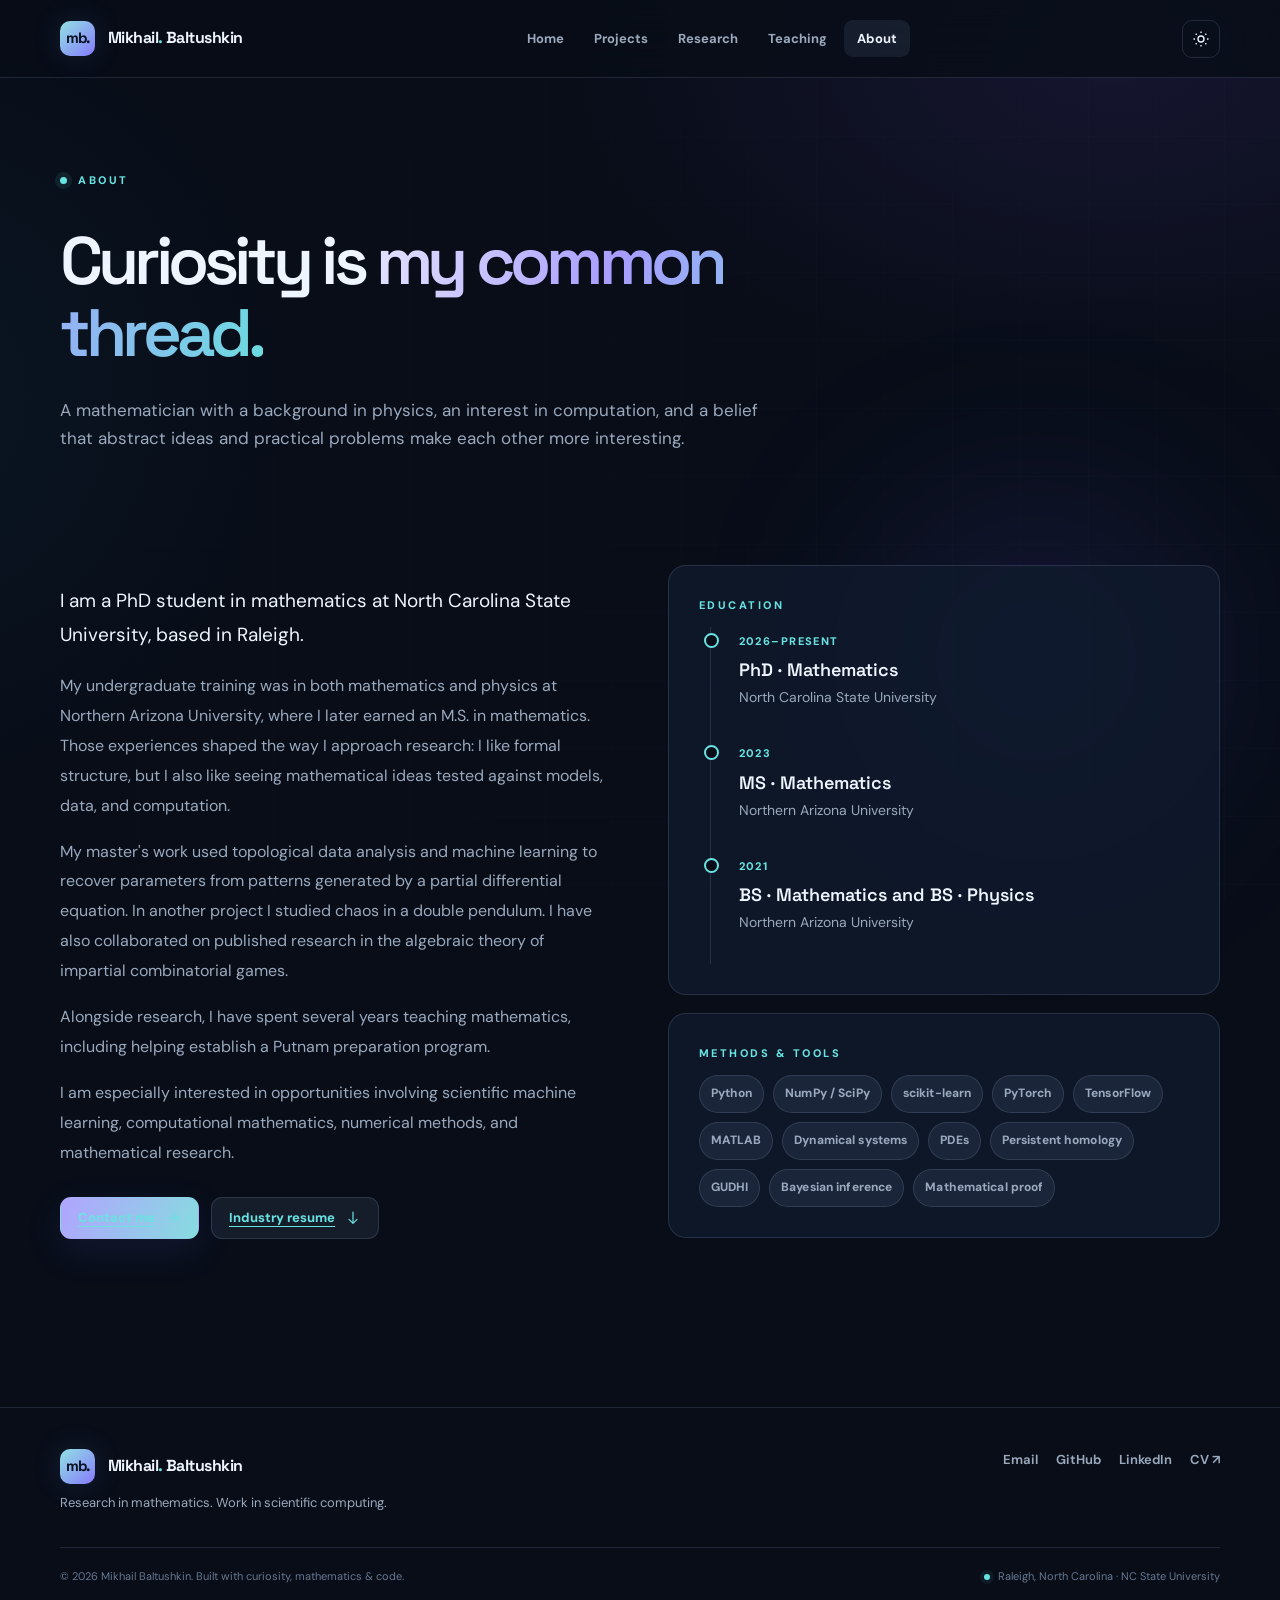
==== about.html @ 38232095 "new website" ====
<!doctype html>
<html lang="en" data-theme="dark"><head>
<meta charset="utf-8"><meta name="viewport" content="width=device-width, initial-scale=1">
<title>About | Mikhail Baltushkin</title>
<meta name="description" content="About Mikhail Baltushkin, mathematics PhD student at NC State University.">
<meta name="author" content="Mikhail Baltushkin"><meta name="theme-color" content="#080d18">
<meta property="og:type" content="website"><meta property="og:title" content="About | Mikhail Baltushkin">
<meta property="og:description" content="About Mikhail Baltushkin, mathematics PhD student at NC State University.">
<meta property="og:image" content="https://mishbolt.github.io/assets/images/social-card.svg"><meta property="og:url" content="https://mishbolt.github.io/about.html">
<meta name="twitter:card" content="summary_large_image"><link rel="canonical" href="https://mishbolt.github.io/about.html">
<link rel="icon" href="assets/images/favicon.svg" type="image/svg+xml">
<link rel="stylesheet" href="assets/css/styles.css">
<script src="assets/js/site.js" defer></script>
</head><body><a class="skip-link" href="#main">Skip to content</a><div class="bg-atmosphere" aria-hidden="true"></div><div class="ambient-blob" aria-hidden="true"></div><header class="site-header"><div class="shell nav-inner">
      <a class="brand" href="index.html" aria-label="Mikhail Baltushkin, home"><span class="brand-glyph">mb.</span><span>Mikhail<span class="dot">.</span> Baltushkin</span></a>
      <nav id="main-nav" class="nav-links" aria-label="Main navigation" data-open="false"><a href="index.html">Home</a><a href="projects.html">Projects</a><a href="research.html">Research</a><a href="teaching.html">Teaching</a><a href="about.html" aria-current="page">About</a></nav>
      <div class="nav-actions"><button type="button" class="icon-button" data-theme-toggle aria-label="Switch to light theme"><svg viewBox="0 0 24 24" aria-hidden="true" fill="none" stroke="currentColor" stroke-width="1.8" stroke-linecap="round" stroke-linejoin="round"><circle cx="12" cy="12" r="4"/><path d="M12 2v2m0 16v2M4.9 4.9l1.4 1.4m11.4 11.4 1.4 1.4M2 12h2m16 0h2M4.9 19.1l1.4-1.4M17.7 6.3l1.4-1.4"/></svg></button><button type="button" class="icon-button mobile-toggle" data-menu-toggle aria-label="Toggle navigation" aria-expanded="false" aria-controls="main-nav"><svg viewBox="0 0 24 24" aria-hidden="true" fill="none" stroke="currentColor" stroke-width="1.8" stroke-linecap="round" stroke-linejoin="round"><path d="M4 7h16M4 12h16M4 17h16"/></svg></button></div>
      </div></header>
<main id="main"><section class="page-intro "><div class="shell"><p class="eyebrow"><span class="signal"></span>About</p><h1>Curiosity is <span class="gradient-text">my common thread.</span></h1><p>A mathematician with a background in physics, an interest in computation, and a belief that abstract ideas and practical problems make each other more interesting.</p></div></section><section class="section-tight"><div class="shell two-col"><div class="body-copy"><p class="lead">I am a PhD student in mathematics at North Carolina State University, based in Raleigh.</p><p>My undergraduate training was in both mathematics and physics at Northern Arizona University, where I later earned an M.S. in mathematics. Those experiences shaped the way I approach research: I like formal structure, but I also like seeing mathematical ideas tested against models, data, and computation.</p><p>My master's work used topological data analysis and machine learning to recover parameters from patterns generated by a partial differential equation. In another project I studied chaos in a double pendulum. I have also collaborated on published research in the algebraic theory of impartial combinatorial games.</p><p>Alongside research, I have spent several years teaching mathematics, including helping establish a Putnam preparation program.</p><p>I am especially interested in opportunities involving scientific machine learning, computational mathematics, numerical methods, and mathematical research.</p><div class="cta-row"><a class="btn btn-primary" href="mailto:mbaltus@ncsu.edu">Contact me <svg viewBox="0 0 24 24" aria-hidden="true" fill="none" stroke="currentColor" stroke-width="1.8" stroke-linecap="round" stroke-linejoin="round"><path d="M4 12h15m-6-6 6 6-6 6"/></svg></a><a class="btn btn-ghost" href="assets/docs/resume.pdf">Industry resume <svg viewBox="0 0 24 24" aria-hidden="true" fill="none" stroke="currentColor" stroke-width="1.8" stroke-linecap="round" stroke-linejoin="round"><path d="M12 3v17m-6-6 6 6 6-6"/></svg></a></div></div><div><div class="content-card"><p class="kicker">Education</p><div class="timeline"><div class="timeline-item"><span class="when">2026–present</span><h3>PhD · Mathematics</h3><p>North Carolina State University</p></div><div class="timeline-item"><span class="when">2023</span><h3>MS · Mathematics</h3><p>Northern Arizona University</p></div><div class="timeline-item"><span class="when">2021</span><h3>BS · Mathematics and BS · Physics</h3><p>Northern Arizona University</p></div></div></div><div class="content-card" style="margin-top:18px"><p class="kicker">Methods & tools</p><div class="skill-cloud"><span class="tag">Python</span><span class="tag">NumPy / SciPy</span><span class="tag">scikit-learn</span><span class="tag">PyTorch</span><span class="tag">TensorFlow</span><span class="tag">MATLAB</span><span class="tag">Dynamical systems</span><span class="tag">PDEs</span><span class="tag">Persistent homology</span><span class="tag">GUDHI</span><span class="tag">Bayesian inference</span><span class="tag">Mathematical proof</span></div></div></div></div></section></main><footer class="site-footer"><div class="shell"><div class="footer-main"><div><a class="brand" href="index.html"><span class="brand-glyph">mb.</span><span>Mikhail<span class="dot">.</span> Baltushkin</span></a><p>Research in mathematics. Work in scientific computing.</p></div><div class="footer-links"><a href="mailto:mbaltus@ncsu.edu">Email</a><a href="https://github.com/mishbolt" target="_blank" rel="noopener noreferrer">GitHub</a><a href="https://www.linkedin.com/in/mikhail-baltushkin-452414260/" target="_blank" rel="noopener noreferrer">LinkedIn</a><a href="assets/docs/cv.pdf">CV ↗</a></div></div><div class="footer-bottom"><span>© <span data-year>2026</span> Mikhail Baltushkin. Built with curiosity, mathematics & code.</span><span><span class="status-pulse"></span> Raleigh, North Carolina · NC State University</span></div></div></footer></body></html>
---- assets/css/styles.css ----
@import url('https://fonts.googleapis.com/css2?family=DM+Sans:wght@400;450;500;550;600;650;700&family=Space+Grotesk:wght@400;500;600;700&display=swap');
:root{color-scheme:dark;--bg:#080d18;--bg2:#0b1222;--ink:#eff5ff;--muted:#9aa9bd;--low:#667992;--line:rgba(161,183,223,.16);--card:rgba(17,27,46,.74);--card2:rgba(20,32,55,.89);--violet:#aa9aff;--cyan:#69e3e2;--accent:#b2a5ff;--pill:rgba(118,138,179,.13);--shadow:0 32px 95px rgba(0,0,0,.25)}
:root[data-theme='light']{color-scheme:light;--bg:#f6f8fc;--bg2:#edf2fa;--ink:#14233e;--muted:#53657d;--low:#72819a;--line:rgba(66,94,138,.19);--card:rgba(255,255,255,.82);--card2:rgba(255,255,255,.98);--violet:#6355be;--cyan:#00868f;--accent:#514bb3;--pill:rgba(74,91,138,.08);--shadow:0 30px 90px rgba(39,55,83,.12)}
*{box-sizing:border-box}html{scroll-behavior:smooth}body{margin:0;background:var(--bg);color:var(--ink);font-family:'DM Sans',Inter,system-ui,-apple-system,BlinkMacSystemFont,'Segoe UI',sans-serif;font-size:16px;line-height:1.65;text-rendering:optimizeLegibility;overflow-x:hidden}a{color:inherit;text-decoration:none}a:hover{color:var(--cyan)}a:focus-visible,button:focus-visible{outline:3px solid var(--cyan);outline-offset:4px;border-radius:4px}button{font:inherit;cursor:pointer}img{max-width:100%;height:auto}::selection{background:rgba(137,124,250,.42);color:var(--ink)}
.bg-atmosphere{position:fixed;inset:0;z-index:-2;pointer-events:none;background:radial-gradient(ellipse 43% 35% at 87% 7%,rgba(91,65,168,.16),transparent),radial-gradient(ellipse 30% 44% at -7% 44%,rgba(26,128,154,.08),transparent),var(--bg)}.bg-atmosphere:after{content:'';position:absolute;inset:0;background-image:linear-gradient(to right,rgba(120,153,208,.035) 1px,transparent 1px),linear-gradient(to bottom,rgba(120,153,208,.035) 1px,transparent 1px);background-size:68px 68px;mask-image:linear-gradient(115deg,transparent 1%,#000 74%);opacity:.55}.ambient-blob{position:absolute;width:360px;height:360px;border-radius:50%;background:rgba(101,89,240,.11);filter:blur(90px);right:5%;top:480px;pointer-events:none;z-index:-1}
.shell{width:min(1160px,calc(100% - 68px));margin-inline:auto}.skip-link{position:absolute;left:15px;top:-100px;padding:10px 16px;background:var(--ink);color:var(--bg);z-index:900}.skip-link:focus{top:16px}
.site-header{position:sticky;top:0;z-index:60;background:color-mix(in srgb,var(--bg) 79%,transparent);backdrop-filter:blur(24px);-webkit-backdrop-filter:blur(24px);border-bottom:1px solid var(--line)}.nav-inner{height:77px;display:flex;align-items:center;justify-content:space-between;gap:20px}.brand{display:inline-flex;align-items:center;gap:13px;font-family:'Space Grotesk',sans-serif;font-size:16px;font-weight:700;letter-spacing:-.035em;white-space:nowrap}.brand-glyph{width:35px;height:35px;border-radius:10px;display:grid;place-items:center;background:linear-gradient(135deg,#92e1e3,#867bfc);color:#071120;font-size:15px;letter-spacing:-.09em;box-shadow:0 0 30px rgba(113,157,251,.15)}.brand .dot{color:var(--cyan)}.nav-links{display:flex;gap:4px;align-items:center}.nav-links>a{padding:8px 13px;border-radius:9px;color:var(--muted);font-size:13px;font-weight:700;transition:background .2s,color .2s}.nav-links>a:hover,.nav-links>a[aria-current='page']{background:var(--pill);color:var(--ink)}.nav-actions{display:flex;gap:9px;align-items:center}.icon-button{width:38px;height:38px;display:grid;place-items:center;background:none;border:1px solid var(--line);border-radius:10px;color:var(--ink)}.icon-button:hover{background:var(--pill)}.icon-button svg{width:18px;height:18px}.mobile-toggle{display:none}
.eyebrow{display:inline-flex;align-items:center;gap:11px;color:var(--cyan);font-size:11px;letter-spacing:.23em;font-weight:800;text-transform:uppercase}.eyebrow .signal{display:inline-block;width:7px;height:7px;background:var(--cyan);border-radius:50%;box-shadow:0 0 0 5px rgba(101,218,218,.09)}.hero{padding:92px 0 80px}.hero-grid{display:grid;grid-template-columns:1.04fr .96fr;gap:64px;align-items:center}.hero-copy h1,.page-intro h1{font-family:'Space Grotesk',sans-serif;font-weight:600;letter-spacing:-.071em;line-height:1.07;margin:26px 0 26px}.hero-copy h1{font-size:clamp(46px,5.35vw,75px);max-width:690px}.gradient-text{background:linear-gradient(103deg,#e4e4ff 0%,#a89cff 44%,#6bdcdf 100%);background-clip:text;-webkit-background-clip:text;color:transparent}:root[data-theme='light'] .gradient-text{background-image:linear-gradient(103deg,#5c4ab3,#007e8f)}.hero-lede{font-size:18px;color:var(--muted);line-height:1.8;max-width:540px}.hero-lede strong{color:var(--ink);font-weight:650}.cta-row{display:flex;flex-wrap:wrap;gap:12px;margin:29px 0 24px}.btn{display:inline-flex;align-items:center;justify-content:center;gap:10px;padding:12px 17px;border:1px solid var(--line);border-radius:11px;font-size:13px;font-weight:750;line-height:1.25;transition:transform .2s,background .2s,border .2s}.btn:hover{transform:translateY(-2px)}.btn-primary{background:linear-gradient(115deg,#b1a4ff,#86dcdf);color:#08121d;border-color:transparent;box-shadow:0 12px 36px rgba(88,102,214,.14)}.btn-primary:hover{color:#08121d}.btn-ghost{background:var(--pill);color:var(--ink)}.btn svg{width:16px;height:16px}.hero-subline{display:flex;flex-wrap:wrap;gap:11px;align-items:center;color:var(--low);font-size:13px}.hero-subline .sep{opacity:.45}
.hero-visual{position:relative;min-height:505px;display:grid;align-items:center}.visual-outer{position:relative;aspect-ratio:1 / 1;max-width:520px;width:100%;margin:auto;border:1px solid rgba(149,170,223,.21);border-radius:26px;overflow:hidden;background:radial-gradient(circle at 52% 46%,rgba(84,80,176,.17),transparent 43%),radial-gradient(circle at 70% 78%,rgba(30,150,159,.085),transparent 34%),linear-gradient(135deg,rgba(17,27,47,.8),rgba(10,15,29,.8));box-shadow:var(--shadow)}:root[data-theme='light'] .visual-outer{background:linear-gradient(125deg,#eef3fc,#e9effa)}.visual-outer:before{content:'';position:absolute;inset:0;background-image:linear-gradient(rgba(142,171,224,.075) 1px,transparent 1px),linear-gradient(90deg,rgba(142,171,224,.075) 1px,transparent 1px);background-size:38px 38px;mask-image:radial-gradient(circle,#000 27%,transparent 75%)}.visual-top{position:absolute;left:23px;right:23px;top:22px;display:flex;justify-content:space-between;align-items:center;gap:14px;color:var(--muted);font-size:10px;font-weight:800;letter-spacing:.15em;text-transform:uppercase}.visual-top .dotset{display:flex;gap:5px}.visual-top .dotset i{width:6px;height:6px;border:1px solid var(--low);border-radius:50%}.visual-top .dotset i:first-child{background:var(--cyan);border-color:var(--cyan)}#orbit-canvas{position:absolute;inset:0;width:100%;height:100%}.corner-coord{position:absolute;right:23px;bottom:22px;color:var(--low);font-size:10px;font-family:monospace;letter-spacing:.05em}.visual-tag{position:absolute;border-radius:9px;padding:9px 12px;border:1px solid rgba(150,172,221,.18);background:rgba(16,26,46,.83);backdrop-filter:blur(10px);color:#dbecff;font-size:11px;line-height:1.4;font-weight:650;box-shadow:0 10px 26px rgba(0,0,0,.2)}.visual-tag span{color:#7e91af;font-size:9px;display:block;letter-spacing:.13em}.tag-top{top:22%;right:-14px}.tag-bottom{left:-25px;bottom:15%}:root[data-theme='light'] .visual-tag{background:rgba(255,255,255,.89);color:var(--ink)}
.section{padding:72px 0}.section-tight{padding:44px 0 72px}.section-divider{height:1px;background:linear-gradient(90deg,transparent,var(--line) 18%,var(--line) 82%,transparent)}.section-header{display:flex;justify-content:space-between;align-items:end;gap:22px;margin-bottom:26px}.kicker{font-size:11px;letter-spacing:.23em;text-transform:uppercase;color:var(--cyan);font-weight:800;margin:0 0 13px}.section h2,.section-title{font-family:'Space Grotesk',sans-serif;font-size:clamp(29px,3.4vw,42px);font-weight:600;letter-spacing:-.045em;line-height:1.17;margin:0}.section-header p{max-width:600px;margin:10px 0 0;color:var(--muted)}.subtle-link{font-size:13px;color:var(--cyan);font-weight:750;white-space:nowrap}.subtle-link:hover{text-decoration:underline;text-underline-offset:5px}
.metrics{display:grid;grid-template-columns:repeat(3,1fr);gap:0;border-top:1px solid var(--line);border-bottom:1px solid var(--line);padding:28px 0;margin-top:67px}.metric{padding:4px 29px;border-right:1px solid var(--line)}.metric:first-child{padding-left:0}.metric:last-child{border-right:0}.metric b{font:600 clamp(26px,3.4vw,37px)/1.3 'Space Grotesk',sans-serif;letter-spacing:-.04em;color:var(--ink)}.metric span{display:block;color:var(--muted);font-size:12px;margin-top:4px}
.cards-grid{display:grid;grid-template-columns:repeat(3,minmax(0,1fr));gap:18px}.feature-card{display:flex;flex-direction:column;overflow:hidden;border-radius:17px;border:1px solid var(--line);background:var(--card);transition:border .25s,transform .25s,box-shadow .25s}.feature-card:hover{border-color:rgba(147,168,240,.45);transform:translateY(-5px);box-shadow:0 20px 50px rgba(0,0,0,.1)}.card-art{height:193px;position:relative;overflow:hidden;border-bottom:1px solid var(--line);display:grid;place-items:center;background:#10192c}.card-art--tda{background:radial-gradient(circle at 25% 20%,rgba(104,208,217,.28),transparent 35%),linear-gradient(140deg,#132941,#111630)}.card-art--pendulum{background:radial-gradient(circle at 70% 50%,rgba(174,119,251,.24),transparent 42%),linear-gradient(130deg,#1c1836,#10182c)}.card-art--games{background:radial-gradient(circle at 35% 12%,rgba(96,124,238,.22),transparent 38%),linear-gradient(130deg,#101c33,#181833)}.card-art svg{width:100%;height:100%}.card-art .art-label{position:absolute;top:16px;left:16px;padding:6px 9px;border-radius:7px;background:rgba(8,15,27,.52);border:1px solid rgba(255,255,255,.08);font-size:10px;color:#ccdaf6;letter-spacing:.15em;font-family:monospace}.card-body{display:flex;flex-direction:column;flex:1;padding:23px}.meta{color:var(--cyan);font-size:10px;letter-spacing:.16em;text-transform:uppercase;font-weight:800}.feature-card h3{font:600 20px/1.3 'Space Grotesk',sans-serif;letter-spacing:-.025em;margin:11px 0}.feature-card p{font-size:13px;line-height:1.75;color:var(--muted);margin:0 0 20px}.tag-row{display:flex;gap:7px;flex-wrap:wrap;margin-top:auto}.tag{border:1px solid var(--line);background:var(--pill);border-radius:999px;padding:5px 10px;font-size:10px;color:var(--muted);font-weight:750;letter-spacing:.01em}.card-footer{border-top:1px solid var(--line);padding-top:16px;margin-top:20px;display:flex;justify-content:space-between;align-items:center;gap:12px}.card-footer a{font-size:12px;font-weight:800;color:var(--ink)}.card-footer a:hover{color:var(--cyan)}.arrow-circle{display:grid;place-items:center;border:1px solid var(--line);width:27px;height:27px;border-radius:50%;color:var(--cyan);font-size:14px}
.two-col{display:grid;grid-template-columns:1fr 1fr;gap:55px;align-items:start}.quote-card{border:1px solid var(--line);border-radius:18px;padding:32px;background:var(--card);position:relative;overflow:hidden}.quote-card:before{content:'∫';position:absolute;right:25px;top:-40px;opacity:.08;font:190px 'Space Grotesk';color:var(--cyan)}.quote-card blockquote{font:500 22px/1.58 'Space Grotesk',sans-serif;letter-spacing:-.025em;margin:0;position:relative}.quote-card .attribution{font-size:12px;color:var(--muted);margin:20px 0 0}.research-list{display:grid;gap:13px}.research-item{display:flex;gap:15px;padding:18px 0;border-bottom:1px solid var(--line)}.research-num{font-family:monospace;color:var(--cyan);font-size:12px;min-width:25px}.research-item h3{font:600 17px/1.4 'Space Grotesk',sans-serif;margin:0 0 5px}.research-item p{font-size:13px;color:var(--muted);margin:0 0 6px}.research-item a{color:var(--cyan);font-size:12px;font-weight:750}
.cta-banner{display:flex;justify-content:space-between;align-items:center;gap:25px;padding:40px 44px;border-radius:18px;border:1px solid rgba(148,161,244,.28);background:radial-gradient(circle at 88% 0,rgba(93,107,222,.2),transparent 32%),linear-gradient(105deg,rgba(52,49,109,.25),rgba(23,48,69,.28))}.cta-banner h2{font:600 26px/1.25 'Space Grotesk',sans-serif;margin:0 0 8px}.cta-banner p{color:var(--muted);margin:0;font-size:14px;max-width:520px}
.page-intro{padding:82px 0 52px}.page-intro h1{font-size:clamp(42px,5.3vw,67px);max-width:850px}.page-intro>div>p:last-child{max-width:720px;font-size:17px;color:var(--muted)}.page-intro.compact{padding-bottom:28px}.page-intro.compact h1{margin-bottom:18px}.content-card{border:1px solid var(--line);border-radius:18px;padding:30px;background:var(--card)}.body-copy{max-width:780px}.body-copy h2{font:600 26px 'Space Grotesk',sans-serif;letter-spacing:-.035em;margin:38px 0 12px}.body-copy h3{font:600 19px 'Space Grotesk',sans-serif;margin:26px 0 12px}.body-copy p,.body-copy li{color:var(--muted);line-height:1.87}.body-copy strong{color:var(--ink)}.body-copy a{color:var(--cyan);text-underline-offset:4px;text-decoration:underline}.body-copy ul{padding-left:20px}.body-copy .lead{font-size:19px;color:var(--ink);line-height:1.8}.body-copy .callout{border-left:3px solid var(--cyan);padding:13px 22px;background:var(--pill);border-radius:0 10px 10px 0;margin:24px 0;color:var(--ink)}.detail-layout{display:grid;grid-template-columns:minmax(0,1fr) 280px;gap:54px;align-items:start}.aside-panel{border:1px solid var(--line);border-radius:16px;padding:22px;background:var(--card);position:sticky;top:104px}.aside-panel h2{font:600 16px 'Space Grotesk',sans-serif;margin:0 0 18px}.aside-panel dl{margin:0}.aside-panel dt{font-size:10px;color:var(--low);text-transform:uppercase;letter-spacing:.13em;margin:15px 0 1px;font-weight:800}.aside-panel dd{margin:0;color:var(--ink);font-size:13px}.aside-panel a{color:var(--cyan);overflow-wrap:anywhere}.aside-panel .btn{display:flex;margin-top:20px}.figure{margin:28px 0}.figure img{width:100%;border:1px solid var(--line);border-radius:13px}.figure figcaption{font-size:12px;color:var(--muted);margin-top:10px}.pub-card{display:flex;gap:18px;padding:25px;border:1px solid var(--line);border-radius:17px;background:var(--card);margin-bottom:16px}.pub-year{font:600 18px 'Space Grotesk';color:var(--cyan);min-width:54px}.pub-card h3{font:600 20px/1.4 'Space Grotesk';letter-spacing:-.025em;margin:0 0 8px}.pub-card p{font-size:13px;color:var(--muted);margin:0 0 11px}.pub-links{display:flex;gap:19px}.pub-links a{font-size:12px;font-weight:800;color:var(--cyan)}.timeline{border-left:1px solid var(--line);margin-left:11px;padding-left:28px}.timeline-item{position:relative;padding:0 0 30px}.timeline-item:before{content:'';position:absolute;width:11px;height:11px;background:var(--bg);border:2px solid var(--cyan);border-radius:50%;left:-35px;top:6px}.timeline-item .when{font-size:11px;color:var(--cyan);text-transform:uppercase;letter-spacing:.13em;font-weight:800}.timeline-item h3{margin:5px 0;font:600 18px 'Space Grotesk'}.timeline-item p{font-size:14px;color:var(--muted);margin:0;max-width:690px}.skill-cloud{display:flex;gap:9px;flex-wrap:wrap}.skill-cloud .tag{font-size:12px;padding:8px 11px}.work-list{display:grid;gap:17px}.work-entry{display:grid;grid-template-columns:180px minmax(0,1fr) auto;gap:26px;align-items:center;border:1px solid var(--line);border-radius:16px;background:var(--card);padding:23px}.work-entry img{height:123px;object-fit:cover;border-radius:10px;width:100%}.work-entry .work-ill{height:123px;display:grid;place-items:center;border-radius:10px;background:linear-gradient(140deg,rgba(70,139,157,.25),rgba(95,68,154,.2));border:1px solid var(--line);color:var(--cyan);font-size:63px;font-family:'Space Grotesk'}.work-entry h3{font:600 21px 'Space Grotesk';margin:6px 0}.work-entry p{font-size:13px;color:var(--muted);margin:0 0 10px}.work-entry .btn{white-space:nowrap}.footnote-note{font-size:12px;color:var(--low)}.note-list{display:grid;grid-template-columns:repeat(2,1fr);gap:18px}.note-card{border:1px solid var(--line);border-radius:16px;padding:27px;background:var(--card)}.note-card h3{font:600 21px/1.35 'Space Grotesk';margin:10px 0}.note-card p{font-size:13px;color:var(--muted)}.note-card a{font-size:13px;font-weight:800;color:var(--cyan)}
.site-footer{margin-top:72px;border-top:1px solid var(--line);padding:41px 0 35px}.footer-main{display:flex;justify-content:space-between;gap:24px;align-items:start}.footer-main p{font-size:13px;color:var(--muted);margin:8px 0}.footer-links{display:flex;flex-wrap:wrap;gap:18px;font-size:13px;font-weight:650;color:var(--muted)}.footer-bottom{display:flex;justify-content:space-between;gap:16px;border-top:1px solid var(--line);padding-top:19px;margin-top:26px;font-size:11px;color:var(--low)}.status-pulse{display:inline-block;width:6px;height:6px;border-radius:50%;background:var(--cyan);margin-right:5px;box-shadow:0 0 0 4px rgba(97,207,207,.08)}.reveal{opacity:0;transform:translateY(14px);transition:opacity .7s,transform .7s}.reveal.in-view{opacity:1;transform:translateY(0)}
@media(max-width:1030px){.hero-grid{gap:32px}.hero{padding-top:60px}.hero-visual{min-height:420px}.visual-outer{width:92%}.tag-top{right:-6px}.tag-bottom{left:-9px}.nav-links>a{padding:8px 9px}.work-entry{grid-template-columns:130px 1fr;gap:18px}.work-entry>.btn{grid-column:2;justify-self:start}.work-entry img,.work-entry .work-ill{height:120px}}
@media(max-width:760px){.shell{width:min(100% - 38px,1160px)}.nav-inner{height:68px}.mobile-toggle{display:grid}.nav-links{position:absolute;top:68px;left:0;right:0;display:none;flex-direction:column;padding:12px 19px 20px;background:var(--bg2);border-bottom:1px solid var(--line);align-items:stretch;box-shadow:0 14px 30px rgba(0,0,0,.16)}.nav-links[data-open='true']{display:flex}.nav-links>a{padding:11px 13px}.hero{padding:63px 0 42px}.hero-grid{display:flex;flex-direction:column;gap:35px}.hero-copy h1{font-size:clamp(44px,10vw,63px)}.hero-lede{font-size:16px}.hero-visual{min-height:unset;width:100%;max-width:495px}.visual-outer{width:90%}.tag-top{right:0}.tag-bottom{left:0}.metrics{margin-top:44px;grid-template-columns:1fr;gap:0;padding:9px 0}.metric{padding:17px 0;border-right:0;border-bottom:1px solid var(--line)}.metric:last-child{border:0}.metric span{display:inline;margin-left:13px}.cards-grid{grid-template-columns:1fr}.card-art{height:205px}.two-col{grid-template-columns:1fr;gap:25px}.section{padding:50px 0}.section-header{align-items:start;flex-direction:column;gap:10px}.cta-banner{padding:30px;flex-direction:column;align-items:flex-start}.page-intro{padding:65px 0 29px}.page-intro h1{font-size:clamp(40px,10vw,56px)}.detail-layout{grid-template-columns:1fr;gap:25px}.aside-panel{position:static;order:-1}.note-list{grid-template-columns:1fr}.work-entry{grid-template-columns:1fr}.work-entry img,.work-entry .work-ill{height:170px}.work-entry>.btn{grid-column:1}.footer-main{flex-direction:column}.footer-bottom{flex-direction:column}.pub-card{padding:19px;gap:13px}}
@media(prefers-reduced-motion:reduce){*,*:before,*:after{scroll-behavior:auto!important;animation:none!important;transition:none!important}.reveal{opacity:1;transform:none}}
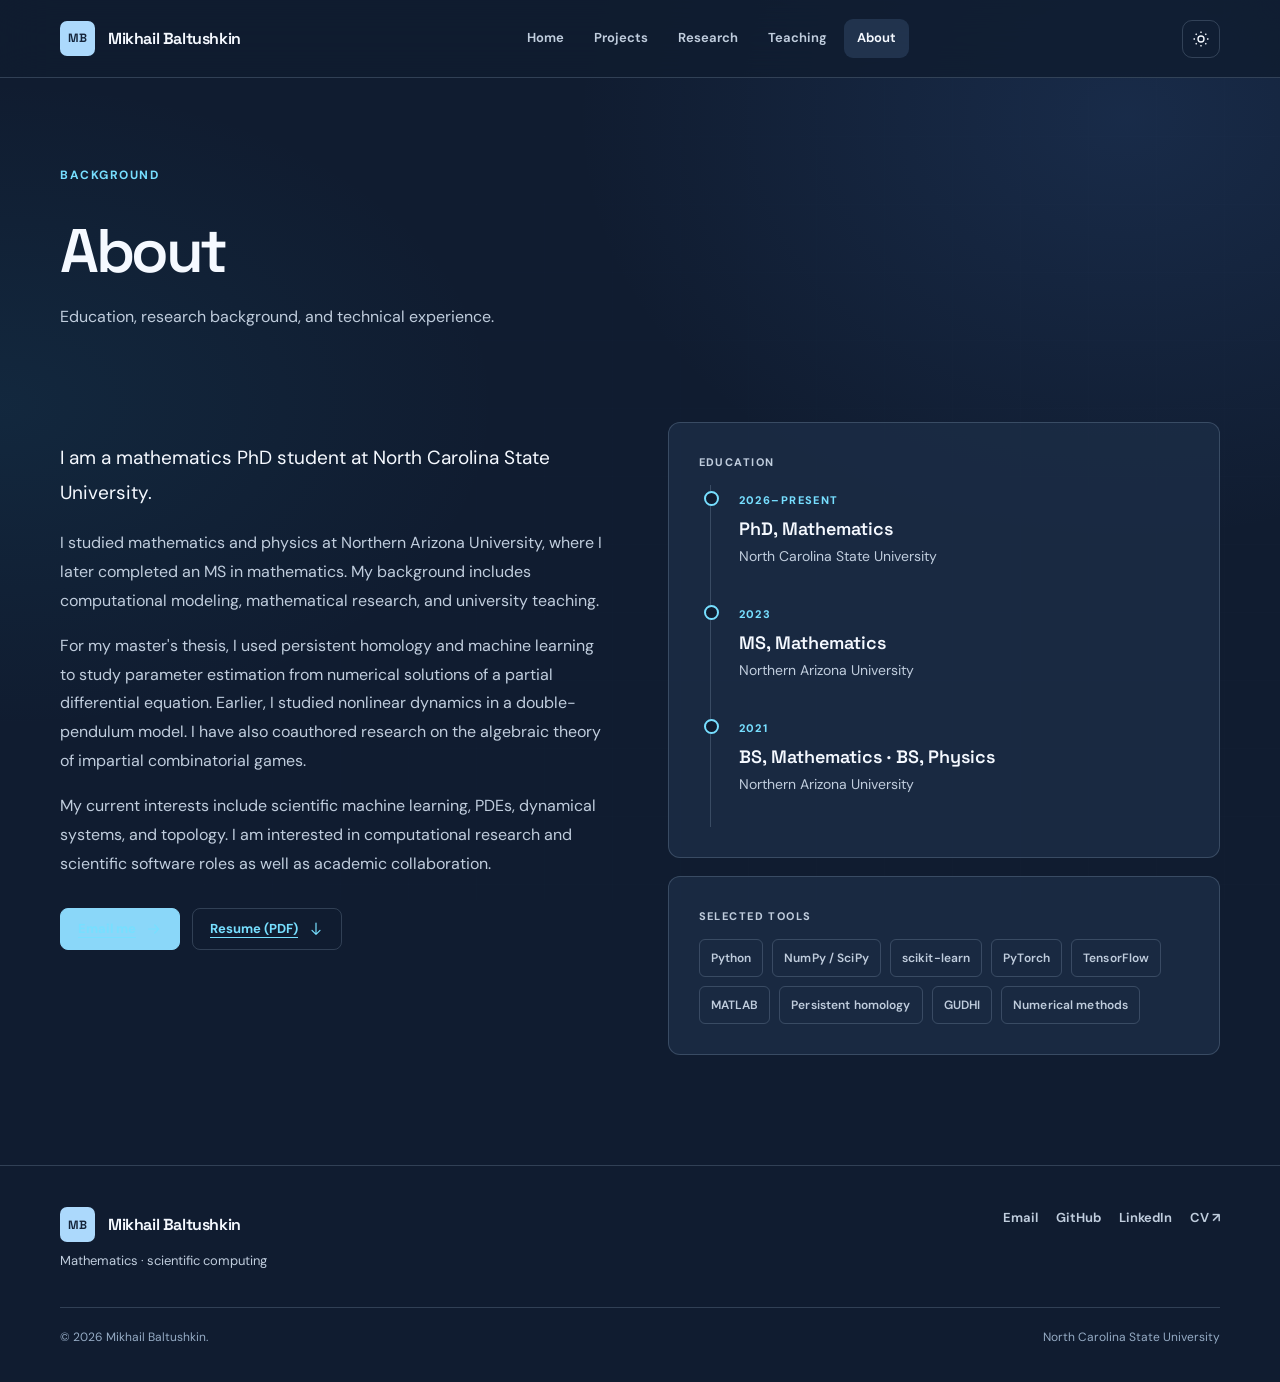
==== commit 907dd523: "new website" ====
--- a/about.html
+++ b/about.html
@@ -2,18 +2,18 @@
 <html lang="en" data-theme="dark"><head>
 <meta charset="utf-8"><meta name="viewport" content="width=device-width, initial-scale=1">
 <title>About | Mikhail Baltushkin</title>
-<meta name="description" content="About Mikhail Baltushkin, mathematics PhD student at NC State University.">
-<meta name="author" content="Mikhail Baltushkin"><meta name="theme-color" content="#080d18">
+<meta name="description" content="Background and education of Mikhail Baltushkin, mathematics PhD student at NC State University.">
+<meta name="author" content="Mikhail Baltushkin"><meta name="theme-color" content="#111d31">
 <meta property="og:type" content="website"><meta property="og:title" content="About | Mikhail Baltushkin">
-<meta property="og:description" content="About Mikhail Baltushkin, mathematics PhD student at NC State University.">
+<meta property="og:description" content="Background and education of Mikhail Baltushkin, mathematics PhD student at NC State University.">
 <meta property="og:image" content="https://mishbolt.github.io/assets/images/social-card.svg"><meta property="og:url" content="https://mishbolt.github.io/about.html">
 <meta name="twitter:card" content="summary_large_image"><link rel="canonical" href="https://mishbolt.github.io/about.html">
 <link rel="icon" href="assets/images/favicon.svg" type="image/svg+xml">
 <link rel="stylesheet" href="assets/css/styles.css">
 <script src="assets/js/site.js" defer></script>
 </head><body><a class="skip-link" href="#main">Skip to content</a><div class="bg-atmosphere" aria-hidden="true"></div><div class="ambient-blob" aria-hidden="true"></div><header class="site-header"><div class="shell nav-inner">
-      <a class="brand" href="index.html" aria-label="Mikhail Baltushkin, home"><span class="brand-glyph">mb.</span><span>Mikhail<span class="dot">.</span> Baltushkin</span></a>
+      <a class="brand" href="index.html" aria-label="Mikhail Baltushkin, home"><span class="brand-glyph">MB</span><span>Mikhail Baltushkin</span></a>
       <nav id="main-nav" class="nav-links" aria-label="Main navigation" data-open="false"><a href="index.html">Home</a><a href="projects.html">Projects</a><a href="research.html">Research</a><a href="teaching.html">Teaching</a><a href="about.html" aria-current="page">About</a></nav>
       <div class="nav-actions"><button type="button" class="icon-button" data-theme-toggle aria-label="Switch to light theme"><svg viewBox="0 0 24 24" aria-hidden="true" fill="none" stroke="currentColor" stroke-width="1.8" stroke-linecap="round" stroke-linejoin="round"><circle cx="12" cy="12" r="4"/><path d="M12 2v2m0 16v2M4.9 4.9l1.4 1.4m11.4 11.4 1.4 1.4M2 12h2m16 0h2M4.9 19.1l1.4-1.4M17.7 6.3l1.4-1.4"/></svg></button><button type="button" class="icon-button mobile-toggle" data-menu-toggle aria-label="Toggle navigation" aria-expanded="false" aria-controls="main-nav"><svg viewBox="0 0 24 24" aria-hidden="true" fill="none" stroke="currentColor" stroke-width="1.8" stroke-linecap="round" stroke-linejoin="round"><path d="M4 7h16M4 12h16M4 17h16"/></svg></button></div>
       </div></header>
-<main id="main"><section class="page-intro "><div class="shell"><p class="eyebrow"><span class="signal"></span>About</p><h1>Curiosity is <span class="gradient-text">my common thread.</span></h1><p>A mathematician with a background in physics, an interest in computation, and a belief that abstract ideas and practical problems make each other more interesting.</p></div></section><section class="section-tight"><div class="shell two-col"><div class="body-copy"><p class="lead">I am a PhD student in mathematics at North Carolina State University, based in Raleigh.</p><p>My undergraduate training was in both mathematics and physics at Northern Arizona University, where I later earned an M.S. in mathematics. Those experiences shaped the way I approach research: I like formal structure, but I also like seeing mathematical ideas tested against models, data, and computation.</p><p>My master's work used topological data analysis and machine learning to recover parameters from patterns generated by a partial differential equation. In another project I studied chaos in a double pendulum. I have also collaborated on published research in the algebraic theory of impartial combinatorial games.</p><p>Alongside research, I have spent several years teaching mathematics, including helping establish a Putnam preparation program.</p><p>I am especially interested in opportunities involving scientific machine learning, computational mathematics, numerical methods, and mathematical research.</p><div class="cta-row"><a class="btn btn-primary" href="mailto:mbaltus@ncsu.edu">Contact me <svg viewBox="0 0 24 24" aria-hidden="true" fill="none" stroke="currentColor" stroke-width="1.8" stroke-linecap="round" stroke-linejoin="round"><path d="M4 12h15m-6-6 6 6-6 6"/></svg></a><a class="btn btn-ghost" href="assets/docs/resume.pdf">Industry resume <svg viewBox="0 0 24 24" aria-hidden="true" fill="none" stroke="currentColor" stroke-width="1.8" stroke-linecap="round" stroke-linejoin="round"><path d="M12 3v17m-6-6 6 6 6-6"/></svg></a></div></div><div><div class="content-card"><p class="kicker">Education</p><div class="timeline"><div class="timeline-item"><span class="when">2026–present</span><h3>PhD · Mathematics</h3><p>North Carolina State University</p></div><div class="timeline-item"><span class="when">2023</span><h3>MS · Mathematics</h3><p>Northern Arizona University</p></div><div class="timeline-item"><span class="when">2021</span><h3>BS · Mathematics and BS · Physics</h3><p>Northern Arizona University</p></div></div></div><div class="content-card" style="margin-top:18px"><p class="kicker">Methods & tools</p><div class="skill-cloud"><span class="tag">Python</span><span class="tag">NumPy / SciPy</span><span class="tag">scikit-learn</span><span class="tag">PyTorch</span><span class="tag">TensorFlow</span><span class="tag">MATLAB</span><span class="tag">Dynamical systems</span><span class="tag">PDEs</span><span class="tag">Persistent homology</span><span class="tag">GUDHI</span><span class="tag">Bayesian inference</span><span class="tag">Mathematical proof</span></div></div></div></div></section></main><footer class="site-footer"><div class="shell"><div class="footer-main"><div><a class="brand" href="index.html"><span class="brand-glyph">mb.</span><span>Mikhail<span class="dot">.</span> Baltushkin</span></a><p>Research in mathematics. Work in scientific computing.</p></div><div class="footer-links"><a href="mailto:mbaltus@ncsu.edu">Email</a><a href="https://github.com/mishbolt" target="_blank" rel="noopener noreferrer">GitHub</a><a href="https://www.linkedin.com/in/mikhail-baltushkin-452414260/" target="_blank" rel="noopener noreferrer">LinkedIn</a><a href="assets/docs/cv.pdf">CV ↗</a></div></div><div class="footer-bottom"><span>© <span data-year>2026</span> Mikhail Baltushkin. Built with curiosity, mathematics & code.</span><span><span class="status-pulse"></span> Raleigh, North Carolina · NC State University</span></div></div></footer></body></html>+<main id="main"><section class="page-intro "><div class="shell"><p class="eyebrow"><span class="signal"></span>Background</p><h1>About</h1><p>Education, research background, and technical experience.</p></div></section><section class="section-tight"><div class="shell two-col"><div class="body-copy"><p class="lead">I am a mathematics PhD student at North Carolina State University.</p><p>I studied mathematics and physics at Northern Arizona University, where I later completed an MS in mathematics. My background includes computational modeling, mathematical research, and university teaching.</p><p>For my master's thesis, I used persistent homology and machine learning to study parameter estimation from numerical solutions of a partial differential equation. Earlier, I studied nonlinear dynamics in a double-pendulum model. I have also coauthored research on the algebraic theory of impartial combinatorial games.</p><p>My current interests include scientific machine learning, PDEs, dynamical systems, and topology. I am interested in computational research and scientific software roles as well as academic collaboration.</p><div class="cta-row"><a class="btn btn-primary" href="mailto:mbaltus@ncsu.edu">Email me <svg viewBox="0 0 24 24" aria-hidden="true" fill="none" stroke="currentColor" stroke-width="1.8" stroke-linecap="round" stroke-linejoin="round"><path d="M4 12h15m-6-6 6 6-6 6"/></svg></a><a class="btn btn-ghost" href="assets/docs/resume.pdf">Resume (PDF) <svg viewBox="0 0 24 24" aria-hidden="true" fill="none" stroke="currentColor" stroke-width="1.8" stroke-linecap="round" stroke-linejoin="round"><path d="M12 3v17m-6-6 6 6 6-6"/></svg></a></div></div><div><div class="content-card"><p class="kicker">Education</p><div class="timeline"><div class="timeline-item"><span class="when">2026–present</span><h3>PhD, Mathematics</h3><p>North Carolina State University</p></div><div class="timeline-item"><span class="when">2023</span><h3>MS, Mathematics</h3><p>Northern Arizona University</p></div><div class="timeline-item"><span class="when">2021</span><h3>BS, Mathematics · BS, Physics</h3><p>Northern Arizona University</p></div></div></div><div class="content-card" style="margin-top:18px"><p class="kicker">Selected tools</p><div class="skill-cloud"><span class="tag">Python</span><span class="tag">NumPy / SciPy</span><span class="tag">scikit-learn</span><span class="tag">PyTorch</span><span class="tag">TensorFlow</span><span class="tag">MATLAB</span><span class="tag">Persistent homology</span><span class="tag">GUDHI</span><span class="tag">Numerical methods</span></div></div></div></div></section></main><footer class="site-footer"><div class="shell"><div class="footer-main"><div><a class="brand" href="index.html"><span class="brand-glyph">MB</span><span>Mikhail Baltushkin</span></a><p>Mathematics · scientific computing</p></div><div class="footer-links"><a href="mailto:mbaltus@ncsu.edu">Email</a><a href="https://github.com/mishbolt" target="_blank" rel="noopener noreferrer">GitHub</a><a href="https://www.linkedin.com/in/mikhail-baltushkin-452414260/" target="_blank" rel="noopener noreferrer">LinkedIn</a><a href="assets/docs/cv.pdf">CV ↗</a></div></div><div class="footer-bottom"><span>© <span data-year>2026</span> Mikhail Baltushkin. </span><span>North Carolina State University</span></div></div></footer></body></html>
--- a/assets/css/styles.css
+++ b/assets/css/styles.css
@@ -17,3 +17,108 @@
 @media(max-width:1030px){.hero-grid{gap:32px}.hero{padding-top:60px}.hero-visual{min-height:420px}.visual-outer{width:92%}.tag-top{right:-6px}.tag-bottom{left:-9px}.nav-links>a{padding:8px 9px}.work-entry{grid-template-columns:130px 1fr;gap:18px}.work-entry>.btn{grid-column:2;justify-self:start}.work-entry img,.work-entry .work-ill{height:120px}}
 @media(max-width:760px){.shell{width:min(100% - 38px,1160px)}.nav-inner{height:68px}.mobile-toggle{display:grid}.nav-links{position:absolute;top:68px;left:0;right:0;display:none;flex-direction:column;padding:12px 19px 20px;background:var(--bg2);border-bottom:1px solid var(--line);align-items:stretch;box-shadow:0 14px 30px rgba(0,0,0,.16)}.nav-links[data-open='true']{display:flex}.nav-links>a{padding:11px 13px}.hero{padding:63px 0 42px}.hero-grid{display:flex;flex-direction:column;gap:35px}.hero-copy h1{font-size:clamp(44px,10vw,63px)}.hero-lede{font-size:16px}.hero-visual{min-height:unset;width:100%;max-width:495px}.visual-outer{width:90%}.tag-top{right:0}.tag-bottom{left:0}.metrics{margin-top:44px;grid-template-columns:1fr;gap:0;padding:9px 0}.metric{padding:17px 0;border-right:0;border-bottom:1px solid var(--line)}.metric:last-child{border:0}.metric span{display:inline;margin-left:13px}.cards-grid{grid-template-columns:1fr}.card-art{height:205px}.two-col{grid-template-columns:1fr;gap:25px}.section{padding:50px 0}.section-header{align-items:start;flex-direction:column;gap:10px}.cta-banner{padding:30px;flex-direction:column;align-items:flex-start}.page-intro{padding:65px 0 29px}.page-intro h1{font-size:clamp(40px,10vw,56px)}.detail-layout{grid-template-columns:1fr;gap:25px}.aside-panel{position:static;order:-1}.note-list{grid-template-columns:1fr}.work-entry{grid-template-columns:1fr}.work-entry img,.work-entry .work-ill{height:170px}.work-entry>.btn{grid-column:1}.footer-main{flex-direction:column}.footer-bottom{flex-direction:column}.pub-card{padding:19px;gap:13px}}
 @media(prefers-reduced-motion:reduce){*,*:before,*:after{scroll-behavior:auto!important;animation:none!important;transition:none!important}.reveal{opacity:1;transform:none}}
+
+/* 2026 refinement: brighter navy, quieter hierarchy and plain research copy. */
+:root {
+  --bg:#101c30; --bg2:#14233a; --ink:#f5f9ff;
+  --muted:#c0cddd; --low:#95abc4;
+  --line:rgba(184,207,235,.20);
+  --card:rgba(28,45,70,.84); --card2:rgba(32,51,78,.94);
+  --violet:#b7aaff; --cyan:#77dfff; --accent:#94c6ff;
+  --pill:rgba(169,196,239,.11);
+  --shadow:0 24px 65px rgba(4,14,30,.22);
+}
+:root[data-theme='light'] {
+  --bg:#f4f8fd; --bg2:#ecf3fc; --ink:#172b43;
+  --muted:#475e77; --low:#667f99;
+  --line:rgba(66,102,145,.21);
+  --card:rgba(255,255,255,.93); --card2:#ffffff;
+  --violet:#6156b9; --cyan:#176d9b; --accent:#2358b2;
+  --pill:rgba(75,119,170,.08);
+}
+body{font-size:16px;line-height:1.7}
+.bg-atmosphere{background:radial-gradient(ellipse 43% 47% at 88% 13%,rgba(66,118,196,.17),transparent),radial-gradient(ellipse 39% 36% at 0% 45%,rgba(39,142,183,.10),transparent),var(--bg)}
+.bg-atmosphere:after{opacity:.32}
+.ambient-blob{display:none}
+.brand{letter-spacing:-.025em;font-weight:650}
+.brand-glyph{background:#acd9fc;color:#14243a;box-shadow:none;font-size:12px;letter-spacing:.02em;border-radius:7px}
+.brand .dot{display:none}
+.nav-links>a{font-size:13px;font-weight:650}
+.nav-links>a[aria-current='page']{color:var(--ink);background:rgba(122,166,224,.16)}
+.eyebrow{color:var(--cyan);letter-spacing:.13em;font-size:12px;font-weight:700;text-transform:uppercase}
+.eyebrow .signal{display:none}
+.hero{padding:94px 0 86px}
+.hero-grid{grid-template-columns:1.04fr .96fr;gap:68px}
+.hero-copy h1{font-size:clamp(52px,5.8vw,82px);letter-spacing:-.067em;line-height:1.02;margin:24px 0 16px}
+.gradient-text{background-image:linear-gradient(102deg,#c3c0ff,#8dc4ff 58%,#78dffc)}
+:root[data-theme='light'] .gradient-text{background-image:linear-gradient(102deg,#6053ae,#176db0)}
+.hero-position{font:500 clamp(18px,2.3vw,25px)/1.35 'Space Grotesk',sans-serif;letter-spacing:-.028em;color:var(--ink);margin:0 0 28px}
+.hero-lede{font-size:16px;line-height:1.85;color:var(--muted);max-width:540px;margin:0}
+.hero-subline{gap:15px;color:var(--muted);font-size:13px}
+.hero-subline>a:hover{color:var(--cyan)}
+.hero-subline .sep{opacity:.42}
+.btn{font-size:13px;font-weight:700;border-radius:8px;transition:background .2s,border-color .2s}
+.btn:hover{transform:none;border-color:var(--cyan)}
+.btn-primary{background:#8ad7f9;color:#0d2640;box-shadow:none;border:1px solid #8ad7f9}
+.btn-primary:hover{background:#b4e8ff;color:#0d2640}
+.btn-ghost{background:transparent}
+.hero-visual{min-height:475px}
+.visual-outer{border-radius:15px;max-width:500px;background:radial-gradient(circle at 56% 40%,rgba(96,134,197,.15),transparent 50%),linear-gradient(140deg,#203655,#16263f);border:1px solid rgba(182,202,241,.30);box-shadow:var(--shadow)}
+:root[data-theme='light'] .visual-outer{background:linear-gradient(135deg,#f0f6fd,#dfebf8)}
+.visual-outer:before{opacity:.65}
+.visual-top{font-weight:650;letter-spacing:.08em;text-transform:none;font-size:11px;left:25px;right:25px;color:var(--muted)}
+.visual-top .dotset{display:none}
+.corner-coord{font-size:11px;color:var(--muted);letter-spacing:0;font-family:'DM Sans',sans-serif}
+.section{padding:69px 0}
+.section-tight{padding:35px 0 65px}
+.kicker{letter-spacing:.13em;font-size:11px;font-weight:750}
+.section h2,.section-title{font-size:clamp(31px,3.3vw,41px)}
+.section-header p{font-size:15px}
+.subtle-link{font-weight:700;font-size:13px}
+.feature-card{border-radius:12px;box-shadow:none}
+.feature-card:hover{transform:translateY(-2px);box-shadow:0 14px 36px rgba(1,12,27,.1)}
+.card-art{height:190px;background:#213653}
+.card-art--tda{background:linear-gradient(138deg,#203c5a,#263a62)}
+.card-art--pendulum{background:linear-gradient(138deg,#2b3a67,#213553)}
+.card-art--games{background:linear-gradient(138deg,#223a58,#35416c)}
+.card-art .art-label{display:none}
+.card-body{padding:24px}
+.meta{letter-spacing:.09em;font-size:11px;font-weight:750}
+.feature-card h3{font-size:20px;margin:11px 0 10px}
+.feature-card p{font-size:14px;line-height:1.68}
+.tag{font-size:11px;font-weight:600;background:transparent;border-radius:6px}
+.card-footer a{font-size:13px;font-weight:700}
+.areas-list{border-top:1px solid var(--line)}
+.areas-list>div{display:grid;grid-template-columns:42px 1fr;gap:8px;padding:17px 0;border-bottom:1px solid var(--line);align-items:start}
+.areas-list>div span{color:var(--cyan);font:500 12px/1.7 'DM Sans',sans-serif}
+.areas-list>div p{font:500 17px/1.48 'Space Grotesk',sans-serif;margin:0}
+.research-overview{display:grid;grid-template-columns:1fr 1fr;gap:80px;align-items:start}
+.section-copy{color:var(--muted);line-height:1.82;max-width:545px;margin:14px 0 21px}
+.publication-strip{padding:27px 33px;border:1px solid var(--line);border-radius:12px;background:var(--card);display:flex;gap:24px;justify-content:space-between;align-items:center}
+.publication-strip h3{font:600 20px/1.4 'Space Grotesk',sans-serif;margin:0 0 5px}
+.publication-strip p:not(.kicker){font-size:13px;color:var(--muted);margin:0}
+.publication-strip .kicker{margin-bottom:9px}
+.publication-strip>a{flex-shrink:0}
+.page-intro{padding:75px 0 41px}
+.page-intro h1{font-size:clamp(41px,4.8vw,62px);letter-spacing:-.055em;margin:22px 0 18px}
+.page-intro>div>p:last-child{font-size:16px}
+.content-card,.aside-panel,.pub-card,.work-entry{border-radius:12px}
+.content-card p{color:var(--muted)}
+.body-copy p,.body-copy li{line-height:1.81}
+.pub-card h3{font-size:19px}
+.pub-card p{font-size:14px}
+.work-entry p{font-size:14px}
+.work-entry .work-ill{font-size:53px;background:linear-gradient(135deg,rgba(80,146,191,.21),rgba(115,113,192,.17))}
+.site-footer{margin-top:45px}
+.footer-bottom{font-size:12px}
+.status-pulse{display:none}
+@media(max-width:1030px){.hero-grid{gap:34px}.research-overview{gap:36px}}
+@media(max-width:760px){
+  .hero{padding:56px 0 45px}.hero-grid{gap:30px}
+  .hero-copy h1{font-size:clamp(54px,12vw,72px)}.hero-position{font-size:20px}
+  .hero-visual{min-height:unset}.visual-outer{width:100%}
+  .research-overview{grid-template-columns:1fr;gap:24px}
+  .publication-strip{flex-direction:column;align-items:flex-start;padding:25px}
+  .cards-grid{grid-template-columns:1fr}
+  .work-entry{gap:15px}
+}
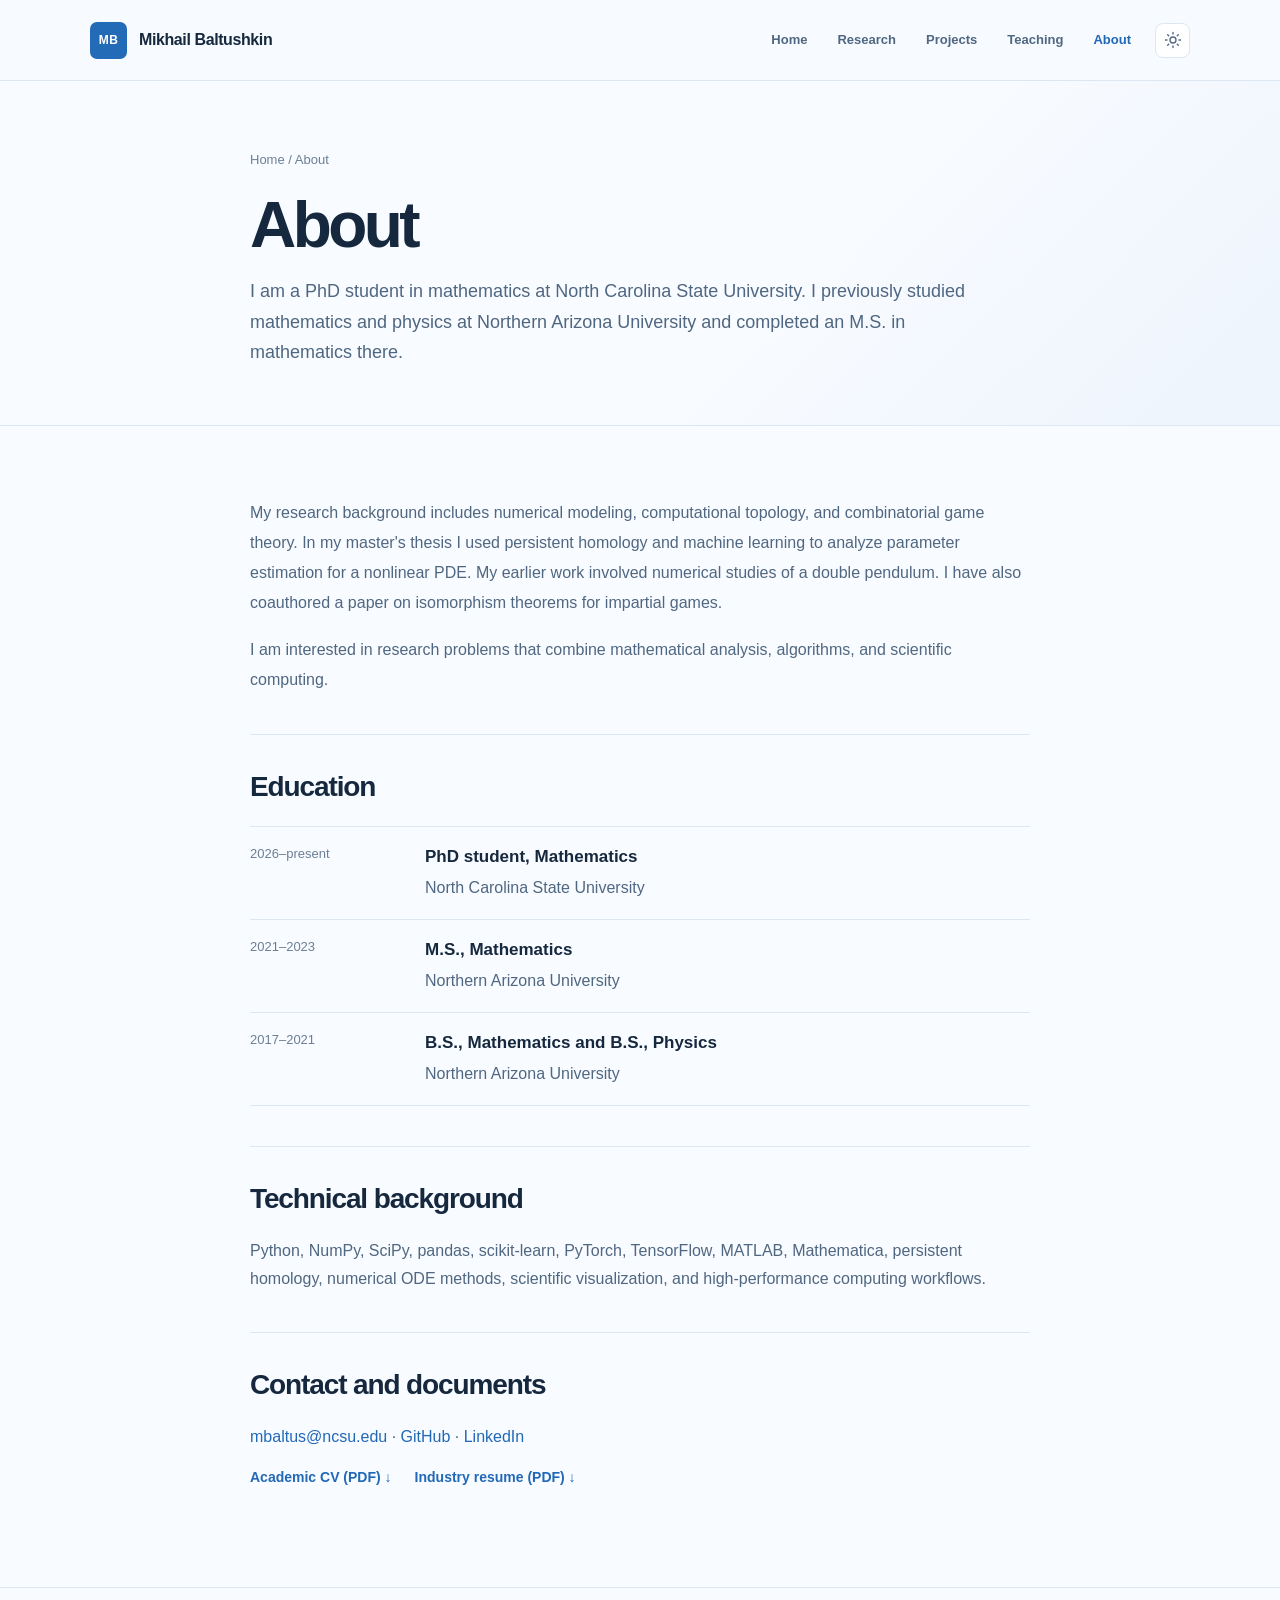
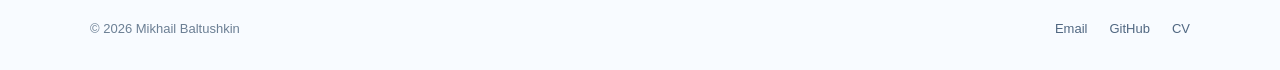
==== commit 1aff794a: "website v 3" ====
--- a/about.html
+++ b/about.html
@@ -1,19 +1,26 @@
 <!doctype html>
-<html lang="en" data-theme="dark"><head>
-<meta charset="utf-8"><meta name="viewport" content="width=device-width, initial-scale=1">
+<html lang="en" data-theme="light"><head>
+<meta charset="utf-8"><meta name="viewport" content="width=device-width,initial-scale=1">
 <title>About | Mikhail Baltushkin</title>
-<meta name="description" content="Background and education of Mikhail Baltushkin, mathematics PhD student at NC State University.">
-<meta name="author" content="Mikhail Baltushkin"><meta name="theme-color" content="#111d31">
-<meta property="og:type" content="website"><meta property="og:title" content="About | Mikhail Baltushkin">
-<meta property="og:description" content="Background and education of Mikhail Baltushkin, mathematics PhD student at NC State University.">
-<meta property="og:image" content="https://mishbolt.github.io/assets/images/social-card.svg"><meta property="og:url" content="https://mishbolt.github.io/about.html">
-<meta name="twitter:card" content="summary_large_image"><link rel="canonical" href="https://mishbolt.github.io/about.html">
-<link rel="icon" href="assets/images/favicon.svg" type="image/svg+xml">
-<link rel="stylesheet" href="assets/css/styles.css">
-<script src="assets/js/site.js" defer></script>
-</head><body><a class="skip-link" href="#main">Skip to content</a><div class="bg-atmosphere" aria-hidden="true"></div><div class="ambient-blob" aria-hidden="true"></div><header class="site-header"><div class="shell nav-inner">
-      <a class="brand" href="index.html" aria-label="Mikhail Baltushkin, home"><span class="brand-glyph">MB</span><span>Mikhail Baltushkin</span></a>
-      <nav id="main-nav" class="nav-links" aria-label="Main navigation" data-open="false"><a href="index.html">Home</a><a href="projects.html">Projects</a><a href="research.html">Research</a><a href="teaching.html">Teaching</a><a href="about.html" aria-current="page">About</a></nav>
-      <div class="nav-actions"><button type="button" class="icon-button" data-theme-toggle aria-label="Switch to light theme"><svg viewBox="0 0 24 24" aria-hidden="true" fill="none" stroke="currentColor" stroke-width="1.8" stroke-linecap="round" stroke-linejoin="round"><circle cx="12" cy="12" r="4"/><path d="M12 2v2m0 16v2M4.9 4.9l1.4 1.4m11.4 11.4 1.4 1.4M2 12h2m16 0h2M4.9 19.1l1.4-1.4M17.7 6.3l1.4-1.4"/></svg></button><button type="button" class="icon-button mobile-toggle" data-menu-toggle aria-label="Toggle navigation" aria-expanded="false" aria-controls="main-nav"><svg viewBox="0 0 24 24" aria-hidden="true" fill="none" stroke="currentColor" stroke-width="1.8" stroke-linecap="round" stroke-linejoin="round"><path d="M4 7h16M4 12h16M4 17h16"/></svg></button></div>
-      </div></header>
-<main id="main"><section class="page-intro "><div class="shell"><p class="eyebrow"><span class="signal"></span>Background</p><h1>About</h1><p>Education, research background, and technical experience.</p></div></section><section class="section-tight"><div class="shell two-col"><div class="body-copy"><p class="lead">I am a mathematics PhD student at North Carolina State University.</p><p>I studied mathematics and physics at Northern Arizona University, where I later completed an MS in mathematics. My background includes computational modeling, mathematical research, and university teaching.</p><p>For my master's thesis, I used persistent homology and machine learning to study parameter estimation from numerical solutions of a partial differential equation. Earlier, I studied nonlinear dynamics in a double-pendulum model. I have also coauthored research on the algebraic theory of impartial combinatorial games.</p><p>My current interests include scientific machine learning, PDEs, dynamical systems, and topology. I am interested in computational research and scientific software roles as well as academic collaboration.</p><div class="cta-row"><a class="btn btn-primary" href="mailto:mbaltus@ncsu.edu">Email me <svg viewBox="0 0 24 24" aria-hidden="true" fill="none" stroke="currentColor" stroke-width="1.8" stroke-linecap="round" stroke-linejoin="round"><path d="M4 12h15m-6-6 6 6-6 6"/></svg></a><a class="btn btn-ghost" href="assets/docs/resume.pdf">Resume (PDF) <svg viewBox="0 0 24 24" aria-hidden="true" fill="none" stroke="currentColor" stroke-width="1.8" stroke-linecap="round" stroke-linejoin="round"><path d="M12 3v17m-6-6 6 6 6-6"/></svg></a></div></div><div><div class="content-card"><p class="kicker">Education</p><div class="timeline"><div class="timeline-item"><span class="when">2026–present</span><h3>PhD, Mathematics</h3><p>North Carolina State University</p></div><div class="timeline-item"><span class="when">2023</span><h3>MS, Mathematics</h3><p>Northern Arizona University</p></div><div class="timeline-item"><span class="when">2021</span><h3>BS, Mathematics · BS, Physics</h3><p>Northern Arizona University</p></div></div></div><div class="content-card" style="margin-top:18px"><p class="kicker">Selected tools</p><div class="skill-cloud"><span class="tag">Python</span><span class="tag">NumPy / SciPy</span><span class="tag">scikit-learn</span><span class="tag">PyTorch</span><span class="tag">TensorFlow</span><span class="tag">MATLAB</span><span class="tag">Persistent homology</span><span class="tag">GUDHI</span><span class="tag">Numerical methods</span></div></div></div></div></section></main><footer class="site-footer"><div class="shell"><div class="footer-main"><div><a class="brand" href="index.html"><span class="brand-glyph">MB</span><span>Mikhail Baltushkin</span></a><p>Mathematics · scientific computing</p></div><div class="footer-links"><a href="mailto:mbaltus@ncsu.edu">Email</a><a href="https://github.com/mishbolt" target="_blank" rel="noopener noreferrer">GitHub</a><a href="https://www.linkedin.com/in/mikhail-baltushkin-452414260/" target="_blank" rel="noopener noreferrer">LinkedIn</a><a href="assets/docs/cv.pdf">CV ↗</a></div></div><div class="footer-bottom"><span>© <span data-year>2026</span> Mikhail Baltushkin. </span><span>North Carolina State University</span></div></div></footer></body></html>+<meta name="description" content="Biography, education, and technical background of Mikhail Baltushkin.">
+<meta name="author" content="Mikhail Baltushkin">
+<link rel="canonical" href="https://mishbolt.github.io/about.html">
+<meta property="og:type" content="website"><meta property="og:title" content="About — Mikhail Baltushkin"><meta property="og:description" content="Biography, education, and technical background of Mikhail Baltushkin."><meta property="og:url" content="https://mishbolt.github.io/about.html"><meta property="og:image" content="https://mishbolt.github.io/assets/images/social-card.svg">
+<meta name="theme-color" content="#f7faff">
+<link rel="icon" type="image/svg+xml" href="assets/images/favicon.svg">
+<link rel="stylesheet" href="assets/css/styles.css?v=3">
+<script src="assets/js/site.js?v=3" defer></script>
+</head><body>
+<a class="skip-link" href="#main">Skip to content</a>
+<header class="site-header"><div class="container nav-shell">
+ <a class="site-name" href="index.html"><span class="site-mark" aria-hidden="true">MB</span><span>Mikhail Baltushkin</span></a>
+ <nav id="nav" class="nav" aria-label="Main navigation"><a href="index.html">Home</a><a href="research.html">Research</a><a href="projects.html">Projects</a><a href="teaching.html">Teaching</a><a href="about.html" aria-current="page">About</a></nav>
+ <div class="header-controls"><button id="theme-toggle" type="button" class="theme-toggle" aria-label="Switch theme" title="Switch theme"><svg width="18" height="18" viewBox="0 0 24 24" fill="none" stroke="currentColor" stroke-width="1.8" stroke-linecap="round"><circle cx="12" cy="12" r="4"/><path d="M12 2v2m0 16v2M2 12h2m16 0h2M4.9 4.9l1.4 1.4m11.4 11.4 1.4 1.4M4.9 19.1l1.4-1.4m11.4-11.4 1.4-1.4"/></svg></button><button id="menu-toggle" type="button" class="menu-toggle" aria-label="Menu" aria-expanded="false" aria-controls="nav"><span></span><span></span><span></span></button></div>
+</div></header>
+<main id="main">
+<section class="page-heading"><div class="container narrow"><p class="breadcrumb"><a href="index.html">Home</a> / About</p><h1>About</h1><p>I am a PhD student in mathematics at North Carolina State University. I previously studied mathematics and physics at Northern Arizona University and completed an M.S. in mathematics there.</p></div></section>
+<section class="page-section"><div class="container narrow"><div class="article-prose"><p>My research background includes numerical modeling, computational topology, and combinatorial game theory. In my master's thesis I used persistent homology and machine learning to analyze parameter estimation for a nonlinear PDE. My earlier work involved numerical studies of a double pendulum. I have also coauthored a paper on isomorphism theorems for impartial games.</p><p>I am interested in research problems that combine mathematical analysis, algorithms, and scientific computing.</p></div>
+<h2 class="section-break">Education</h2><div class="education-list"><div><span>2026–present</span><div><h3>PhD student, Mathematics</h3><p>North Carolina State University</p></div></div><div><span>2021–2023</span><div><h3>M.S., Mathematics</h3><p>Northern Arizona University</p></div></div><div><span>2017–2021</span><div><h3>B.S., Mathematics and B.S., Physics</h3><p>Northern Arizona University</p></div></div></div>
+<h2 class="section-break">Technical background</h2><p>Python, NumPy, SciPy, pandas, scikit-learn, PyTorch, TensorFlow, MATLAB, Mathematica, persistent homology, numerical ODE methods, scientific visualization, and high-performance computing workflows.</p>
+<h2 class="section-break">Contact and documents</h2><p><a href="mailto:mbaltus@ncsu.edu">mbaltus@ncsu.edu</a> · <a href="https://github.com/mishbolt" target="_blank" rel="noopener noreferrer">GitHub</a> · <a href="https://www.linkedin.com/in/mikhail-baltushkin-452414260/" target="_blank" rel="noopener noreferrer">LinkedIn</a></p><div class="text-links"><a href="assets/docs/cv.pdf">Academic CV (PDF) ↓</a><a href="assets/docs/resume.pdf">Industry resume (PDF) ↓</a></div></div></section></main>
+<footer class="site-footer"><div class="container footer-inner"><span>© <span data-year>2026</span> Mikhail Baltushkin</span><div class="footer-links"><a href="mailto:mbaltus@ncsu.edu">Email</a><a href="https://github.com/mishbolt" target="_blank" rel="noopener noreferrer">GitHub</a><a href="assets/docs/cv.pdf">CV</a></div></div></footer></body></html>
--- a/assets/css/styles.css
+++ b/assets/css/styles.css
@@ -1,124 +1,17 @@
-@import url('https://fonts.googleapis.com/css2?family=DM+Sans:wght@400;450;500;550;600;650;700&family=Space+Grotesk:wght@400;500;600;700&display=swap');
-:root{color-scheme:dark;--bg:#080d18;--bg2:#0b1222;--ink:#eff5ff;--muted:#9aa9bd;--low:#667992;--line:rgba(161,183,223,.16);--card:rgba(17,27,46,.74);--card2:rgba(20,32,55,.89);--violet:#aa9aff;--cyan:#69e3e2;--accent:#b2a5ff;--pill:rgba(118,138,179,.13);--shadow:0 32px 95px rgba(0,0,0,.25)}
-:root[data-theme='light']{color-scheme:light;--bg:#f6f8fc;--bg2:#edf2fa;--ink:#14233e;--muted:#53657d;--low:#72819a;--line:rgba(66,94,138,.19);--card:rgba(255,255,255,.82);--card2:rgba(255,255,255,.98);--violet:#6355be;--cyan:#00868f;--accent:#514bb3;--pill:rgba(74,91,138,.08);--shadow:0 30px 90px rgba(39,55,83,.12)}
-*{box-sizing:border-box}html{scroll-behavior:smooth}body{margin:0;background:var(--bg);color:var(--ink);font-family:'DM Sans',Inter,system-ui,-apple-system,BlinkMacSystemFont,'Segoe UI',sans-serif;font-size:16px;line-height:1.65;text-rendering:optimizeLegibility;overflow-x:hidden}a{color:inherit;text-decoration:none}a:hover{color:var(--cyan)}a:focus-visible,button:focus-visible{outline:3px solid var(--cyan);outline-offset:4px;border-radius:4px}button{font:inherit;cursor:pointer}img{max-width:100%;height:auto}::selection{background:rgba(137,124,250,.42);color:var(--ink)}
-.bg-atmosphere{position:fixed;inset:0;z-index:-2;pointer-events:none;background:radial-gradient(ellipse 43% 35% at 87% 7%,rgba(91,65,168,.16),transparent),radial-gradient(ellipse 30% 44% at -7% 44%,rgba(26,128,154,.08),transparent),var(--bg)}.bg-atmosphere:after{content:'';position:absolute;inset:0;background-image:linear-gradient(to right,rgba(120,153,208,.035) 1px,transparent 1px),linear-gradient(to bottom,rgba(120,153,208,.035) 1px,transparent 1px);background-size:68px 68px;mask-image:linear-gradient(115deg,transparent 1%,#000 74%);opacity:.55}.ambient-blob{position:absolute;width:360px;height:360px;border-radius:50%;background:rgba(101,89,240,.11);filter:blur(90px);right:5%;top:480px;pointer-events:none;z-index:-1}
-.shell{width:min(1160px,calc(100% - 68px));margin-inline:auto}.skip-link{position:absolute;left:15px;top:-100px;padding:10px 16px;background:var(--ink);color:var(--bg);z-index:900}.skip-link:focus{top:16px}
-.site-header{position:sticky;top:0;z-index:60;background:color-mix(in srgb,var(--bg) 79%,transparent);backdrop-filter:blur(24px);-webkit-backdrop-filter:blur(24px);border-bottom:1px solid var(--line)}.nav-inner{height:77px;display:flex;align-items:center;justify-content:space-between;gap:20px}.brand{display:inline-flex;align-items:center;gap:13px;font-family:'Space Grotesk',sans-serif;font-size:16px;font-weight:700;letter-spacing:-.035em;white-space:nowrap}.brand-glyph{width:35px;height:35px;border-radius:10px;display:grid;place-items:center;background:linear-gradient(135deg,#92e1e3,#867bfc);color:#071120;font-size:15px;letter-spacing:-.09em;box-shadow:0 0 30px rgba(113,157,251,.15)}.brand .dot{color:var(--cyan)}.nav-links{display:flex;gap:4px;align-items:center}.nav-links>a{padding:8px 13px;border-radius:9px;color:var(--muted);font-size:13px;font-weight:700;transition:background .2s,color .2s}.nav-links>a:hover,.nav-links>a[aria-current='page']{background:var(--pill);color:var(--ink)}.nav-actions{display:flex;gap:9px;align-items:center}.icon-button{width:38px;height:38px;display:grid;place-items:center;background:none;border:1px solid var(--line);border-radius:10px;color:var(--ink)}.icon-button:hover{background:var(--pill)}.icon-button svg{width:18px;height:18px}.mobile-toggle{display:none}
-.eyebrow{display:inline-flex;align-items:center;gap:11px;color:var(--cyan);font-size:11px;letter-spacing:.23em;font-weight:800;text-transform:uppercase}.eyebrow .signal{display:inline-block;width:7px;height:7px;background:var(--cyan);border-radius:50%;box-shadow:0 0 0 5px rgba(101,218,218,.09)}.hero{padding:92px 0 80px}.hero-grid{display:grid;grid-template-columns:1.04fr .96fr;gap:64px;align-items:center}.hero-copy h1,.page-intro h1{font-family:'Space Grotesk',sans-serif;font-weight:600;letter-spacing:-.071em;line-height:1.07;margin:26px 0 26px}.hero-copy h1{font-size:clamp(46px,5.35vw,75px);max-width:690px}.gradient-text{background:linear-gradient(103deg,#e4e4ff 0%,#a89cff 44%,#6bdcdf 100%);background-clip:text;-webkit-background-clip:text;color:transparent}:root[data-theme='light'] .gradient-text{background-image:linear-gradient(103deg,#5c4ab3,#007e8f)}.hero-lede{font-size:18px;color:var(--muted);line-height:1.8;max-width:540px}.hero-lede strong{color:var(--ink);font-weight:650}.cta-row{display:flex;flex-wrap:wrap;gap:12px;margin:29px 0 24px}.btn{display:inline-flex;align-items:center;justify-content:center;gap:10px;padding:12px 17px;border:1px solid var(--line);border-radius:11px;font-size:13px;font-weight:750;line-height:1.25;transition:transform .2s,background .2s,border .2s}.btn:hover{transform:translateY(-2px)}.btn-primary{background:linear-gradient(115deg,#b1a4ff,#86dcdf);color:#08121d;border-color:transparent;box-shadow:0 12px 36px rgba(88,102,214,.14)}.btn-primary:hover{color:#08121d}.btn-ghost{background:var(--pill);color:var(--ink)}.btn svg{width:16px;height:16px}.hero-subline{display:flex;flex-wrap:wrap;gap:11px;align-items:center;color:var(--low);font-size:13px}.hero-subline .sep{opacity:.45}
-.hero-visual{position:relative;min-height:505px;display:grid;align-items:center}.visual-outer{position:relative;aspect-ratio:1 / 1;max-width:520px;width:100%;margin:auto;border:1px solid rgba(149,170,223,.21);border-radius:26px;overflow:hidden;background:radial-gradient(circle at 52% 46%,rgba(84,80,176,.17),transparent 43%),radial-gradient(circle at 70% 78%,rgba(30,150,159,.085),transparent 34%),linear-gradient(135deg,rgba(17,27,47,.8),rgba(10,15,29,.8));box-shadow:var(--shadow)}:root[data-theme='light'] .visual-outer{background:linear-gradient(125deg,#eef3fc,#e9effa)}.visual-outer:before{content:'';position:absolute;inset:0;background-image:linear-gradient(rgba(142,171,224,.075) 1px,transparent 1px),linear-gradient(90deg,rgba(142,171,224,.075) 1px,transparent 1px);background-size:38px 38px;mask-image:radial-gradient(circle,#000 27%,transparent 75%)}.visual-top{position:absolute;left:23px;right:23px;top:22px;display:flex;justify-content:space-between;align-items:center;gap:14px;color:var(--muted);font-size:10px;font-weight:800;letter-spacing:.15em;text-transform:uppercase}.visual-top .dotset{display:flex;gap:5px}.visual-top .dotset i{width:6px;height:6px;border:1px solid var(--low);border-radius:50%}.visual-top .dotset i:first-child{background:var(--cyan);border-color:var(--cyan)}#orbit-canvas{position:absolute;inset:0;width:100%;height:100%}.corner-coord{position:absolute;right:23px;bottom:22px;color:var(--low);font-size:10px;font-family:monospace;letter-spacing:.05em}.visual-tag{position:absolute;border-radius:9px;padding:9px 12px;border:1px solid rgba(150,172,221,.18);background:rgba(16,26,46,.83);backdrop-filter:blur(10px);color:#dbecff;font-size:11px;line-height:1.4;font-weight:650;box-shadow:0 10px 26px rgba(0,0,0,.2)}.visual-tag span{color:#7e91af;font-size:9px;display:block;letter-spacing:.13em}.tag-top{top:22%;right:-14px}.tag-bottom{left:-25px;bottom:15%}:root[data-theme='light'] .visual-tag{background:rgba(255,255,255,.89);color:var(--ink)}
-.section{padding:72px 0}.section-tight{padding:44px 0 72px}.section-divider{height:1px;background:linear-gradient(90deg,transparent,var(--line) 18%,var(--line) 82%,transparent)}.section-header{display:flex;justify-content:space-between;align-items:end;gap:22px;margin-bottom:26px}.kicker{font-size:11px;letter-spacing:.23em;text-transform:uppercase;color:var(--cyan);font-weight:800;margin:0 0 13px}.section h2,.section-title{font-family:'Space Grotesk',sans-serif;font-size:clamp(29px,3.4vw,42px);font-weight:600;letter-spacing:-.045em;line-height:1.17;margin:0}.section-header p{max-width:600px;margin:10px 0 0;color:var(--muted)}.subtle-link{font-size:13px;color:var(--cyan);font-weight:750;white-space:nowrap}.subtle-link:hover{text-decoration:underline;text-underline-offset:5px}
-.metrics{display:grid;grid-template-columns:repeat(3,1fr);gap:0;border-top:1px solid var(--line);border-bottom:1px solid var(--line);padding:28px 0;margin-top:67px}.metric{padding:4px 29px;border-right:1px solid var(--line)}.metric:first-child{padding-left:0}.metric:last-child{border-right:0}.metric b{font:600 clamp(26px,3.4vw,37px)/1.3 'Space Grotesk',sans-serif;letter-spacing:-.04em;color:var(--ink)}.metric span{display:block;color:var(--muted);font-size:12px;margin-top:4px}
-.cards-grid{display:grid;grid-template-columns:repeat(3,minmax(0,1fr));gap:18px}.feature-card{display:flex;flex-direction:column;overflow:hidden;border-radius:17px;border:1px solid var(--line);background:var(--card);transition:border .25s,transform .25s,box-shadow .25s}.feature-card:hover{border-color:rgba(147,168,240,.45);transform:translateY(-5px);box-shadow:0 20px 50px rgba(0,0,0,.1)}.card-art{height:193px;position:relative;overflow:hidden;border-bottom:1px solid var(--line);display:grid;place-items:center;background:#10192c}.card-art--tda{background:radial-gradient(circle at 25% 20%,rgba(104,208,217,.28),transparent 35%),linear-gradient(140deg,#132941,#111630)}.card-art--pendulum{background:radial-gradient(circle at 70% 50%,rgba(174,119,251,.24),transparent 42%),linear-gradient(130deg,#1c1836,#10182c)}.card-art--games{background:radial-gradient(circle at 35% 12%,rgba(96,124,238,.22),transparent 38%),linear-gradient(130deg,#101c33,#181833)}.card-art svg{width:100%;height:100%}.card-art .art-label{position:absolute;top:16px;left:16px;padding:6px 9px;border-radius:7px;background:rgba(8,15,27,.52);border:1px solid rgba(255,255,255,.08);font-size:10px;color:#ccdaf6;letter-spacing:.15em;font-family:monospace}.card-body{display:flex;flex-direction:column;flex:1;padding:23px}.meta{color:var(--cyan);font-size:10px;letter-spacing:.16em;text-transform:uppercase;font-weight:800}.feature-card h3{font:600 20px/1.3 'Space Grotesk',sans-serif;letter-spacing:-.025em;margin:11px 0}.feature-card p{font-size:13px;line-height:1.75;color:var(--muted);margin:0 0 20px}.tag-row{display:flex;gap:7px;flex-wrap:wrap;margin-top:auto}.tag{border:1px solid var(--line);background:var(--pill);border-radius:999px;padding:5px 10px;font-size:10px;color:var(--muted);font-weight:750;letter-spacing:.01em}.card-footer{border-top:1px solid var(--line);padding-top:16px;margin-top:20px;display:flex;justify-content:space-between;align-items:center;gap:12px}.card-footer a{font-size:12px;font-weight:800;color:var(--ink)}.card-footer a:hover{color:var(--cyan)}.arrow-circle{display:grid;place-items:center;border:1px solid var(--line);width:27px;height:27px;border-radius:50%;color:var(--cyan);font-size:14px}
-.two-col{display:grid;grid-template-columns:1fr 1fr;gap:55px;align-items:start}.quote-card{border:1px solid var(--line);border-radius:18px;padding:32px;background:var(--card);position:relative;overflow:hidden}.quote-card:before{content:'∫';position:absolute;right:25px;top:-40px;opacity:.08;font:190px 'Space Grotesk';color:var(--cyan)}.quote-card blockquote{font:500 22px/1.58 'Space Grotesk',sans-serif;letter-spacing:-.025em;margin:0;position:relative}.quote-card .attribution{font-size:12px;color:var(--muted);margin:20px 0 0}.research-list{display:grid;gap:13px}.research-item{display:flex;gap:15px;padding:18px 0;border-bottom:1px solid var(--line)}.research-num{font-family:monospace;color:var(--cyan);font-size:12px;min-width:25px}.research-item h3{font:600 17px/1.4 'Space Grotesk',sans-serif;margin:0 0 5px}.research-item p{font-size:13px;color:var(--muted);margin:0 0 6px}.research-item a{color:var(--cyan);font-size:12px;font-weight:750}
-.cta-banner{display:flex;justify-content:space-between;align-items:center;gap:25px;padding:40px 44px;border-radius:18px;border:1px solid rgba(148,161,244,.28);background:radial-gradient(circle at 88% 0,rgba(93,107,222,.2),transparent 32%),linear-gradient(105deg,rgba(52,49,109,.25),rgba(23,48,69,.28))}.cta-banner h2{font:600 26px/1.25 'Space Grotesk',sans-serif;margin:0 0 8px}.cta-banner p{color:var(--muted);margin:0;font-size:14px;max-width:520px}
-.page-intro{padding:82px 0 52px}.page-intro h1{font-size:clamp(42px,5.3vw,67px);max-width:850px}.page-intro>div>p:last-child{max-width:720px;font-size:17px;color:var(--muted)}.page-intro.compact{padding-bottom:28px}.page-intro.compact h1{margin-bottom:18px}.content-card{border:1px solid var(--line);border-radius:18px;padding:30px;background:var(--card)}.body-copy{max-width:780px}.body-copy h2{font:600 26px 'Space Grotesk',sans-serif;letter-spacing:-.035em;margin:38px 0 12px}.body-copy h3{font:600 19px 'Space Grotesk',sans-serif;margin:26px 0 12px}.body-copy p,.body-copy li{color:var(--muted);line-height:1.87}.body-copy strong{color:var(--ink)}.body-copy a{color:var(--cyan);text-underline-offset:4px;text-decoration:underline}.body-copy ul{padding-left:20px}.body-copy .lead{font-size:19px;color:var(--ink);line-height:1.8}.body-copy .callout{border-left:3px solid var(--cyan);padding:13px 22px;background:var(--pill);border-radius:0 10px 10px 0;margin:24px 0;color:var(--ink)}.detail-layout{display:grid;grid-template-columns:minmax(0,1fr) 280px;gap:54px;align-items:start}.aside-panel{border:1px solid var(--line);border-radius:16px;padding:22px;background:var(--card);position:sticky;top:104px}.aside-panel h2{font:600 16px 'Space Grotesk',sans-serif;margin:0 0 18px}.aside-panel dl{margin:0}.aside-panel dt{font-size:10px;color:var(--low);text-transform:uppercase;letter-spacing:.13em;margin:15px 0 1px;font-weight:800}.aside-panel dd{margin:0;color:var(--ink);font-size:13px}.aside-panel a{color:var(--cyan);overflow-wrap:anywhere}.aside-panel .btn{display:flex;margin-top:20px}.figure{margin:28px 0}.figure img{width:100%;border:1px solid var(--line);border-radius:13px}.figure figcaption{font-size:12px;color:var(--muted);margin-top:10px}.pub-card{display:flex;gap:18px;padding:25px;border:1px solid var(--line);border-radius:17px;background:var(--card);margin-bottom:16px}.pub-year{font:600 18px 'Space Grotesk';color:var(--cyan);min-width:54px}.pub-card h3{font:600 20px/1.4 'Space Grotesk';letter-spacing:-.025em;margin:0 0 8px}.pub-card p{font-size:13px;color:var(--muted);margin:0 0 11px}.pub-links{display:flex;gap:19px}.pub-links a{font-size:12px;font-weight:800;color:var(--cyan)}.timeline{border-left:1px solid var(--line);margin-left:11px;padding-left:28px}.timeline-item{position:relative;padding:0 0 30px}.timeline-item:before{content:'';position:absolute;width:11px;height:11px;background:var(--bg);border:2px solid var(--cyan);border-radius:50%;left:-35px;top:6px}.timeline-item .when{font-size:11px;color:var(--cyan);text-transform:uppercase;letter-spacing:.13em;font-weight:800}.timeline-item h3{margin:5px 0;font:600 18px 'Space Grotesk'}.timeline-item p{font-size:14px;color:var(--muted);margin:0;max-width:690px}.skill-cloud{display:flex;gap:9px;flex-wrap:wrap}.skill-cloud .tag{font-size:12px;padding:8px 11px}.work-list{display:grid;gap:17px}.work-entry{display:grid;grid-template-columns:180px minmax(0,1fr) auto;gap:26px;align-items:center;border:1px solid var(--line);border-radius:16px;background:var(--card);padding:23px}.work-entry img{height:123px;object-fit:cover;border-radius:10px;width:100%}.work-entry .work-ill{height:123px;display:grid;place-items:center;border-radius:10px;background:linear-gradient(140deg,rgba(70,139,157,.25),rgba(95,68,154,.2));border:1px solid var(--line);color:var(--cyan);font-size:63px;font-family:'Space Grotesk'}.work-entry h3{font:600 21px 'Space Grotesk';margin:6px 0}.work-entry p{font-size:13px;color:var(--muted);margin:0 0 10px}.work-entry .btn{white-space:nowrap}.footnote-note{font-size:12px;color:var(--low)}.note-list{display:grid;grid-template-columns:repeat(2,1fr);gap:18px}.note-card{border:1px solid var(--line);border-radius:16px;padding:27px;background:var(--card)}.note-card h3{font:600 21px/1.35 'Space Grotesk';margin:10px 0}.note-card p{font-size:13px;color:var(--muted)}.note-card a{font-size:13px;font-weight:800;color:var(--cyan)}
-.site-footer{margin-top:72px;border-top:1px solid var(--line);padding:41px 0 35px}.footer-main{display:flex;justify-content:space-between;gap:24px;align-items:start}.footer-main p{font-size:13px;color:var(--muted);margin:8px 0}.footer-links{display:flex;flex-wrap:wrap;gap:18px;font-size:13px;font-weight:650;color:var(--muted)}.footer-bottom{display:flex;justify-content:space-between;gap:16px;border-top:1px solid var(--line);padding-top:19px;margin-top:26px;font-size:11px;color:var(--low)}.status-pulse{display:inline-block;width:6px;height:6px;border-radius:50%;background:var(--cyan);margin-right:5px;box-shadow:0 0 0 4px rgba(97,207,207,.08)}.reveal{opacity:0;transform:translateY(14px);transition:opacity .7s,transform .7s}.reveal.in-view{opacity:1;transform:translateY(0)}
-@media(max-width:1030px){.hero-grid{gap:32px}.hero{padding-top:60px}.hero-visual{min-height:420px}.visual-outer{width:92%}.tag-top{right:-6px}.tag-bottom{left:-9px}.nav-links>a{padding:8px 9px}.work-entry{grid-template-columns:130px 1fr;gap:18px}.work-entry>.btn{grid-column:2;justify-self:start}.work-entry img,.work-entry .work-ill{height:120px}}
-@media(max-width:760px){.shell{width:min(100% - 38px,1160px)}.nav-inner{height:68px}.mobile-toggle{display:grid}.nav-links{position:absolute;top:68px;left:0;right:0;display:none;flex-direction:column;padding:12px 19px 20px;background:var(--bg2);border-bottom:1px solid var(--line);align-items:stretch;box-shadow:0 14px 30px rgba(0,0,0,.16)}.nav-links[data-open='true']{display:flex}.nav-links>a{padding:11px 13px}.hero{padding:63px 0 42px}.hero-grid{display:flex;flex-direction:column;gap:35px}.hero-copy h1{font-size:clamp(44px,10vw,63px)}.hero-lede{font-size:16px}.hero-visual{min-height:unset;width:100%;max-width:495px}.visual-outer{width:90%}.tag-top{right:0}.tag-bottom{left:0}.metrics{margin-top:44px;grid-template-columns:1fr;gap:0;padding:9px 0}.metric{padding:17px 0;border-right:0;border-bottom:1px solid var(--line)}.metric:last-child{border:0}.metric span{display:inline;margin-left:13px}.cards-grid{grid-template-columns:1fr}.card-art{height:205px}.two-col{grid-template-columns:1fr;gap:25px}.section{padding:50px 0}.section-header{align-items:start;flex-direction:column;gap:10px}.cta-banner{padding:30px;flex-direction:column;align-items:flex-start}.page-intro{padding:65px 0 29px}.page-intro h1{font-size:clamp(40px,10vw,56px)}.detail-layout{grid-template-columns:1fr;gap:25px}.aside-panel{position:static;order:-1}.note-list{grid-template-columns:1fr}.work-entry{grid-template-columns:1fr}.work-entry img,.work-entry .work-ill{height:170px}.work-entry>.btn{grid-column:1}.footer-main{flex-direction:column}.footer-bottom{flex-direction:column}.pub-card{padding:19px;gap:13px}}
-@media(prefers-reduced-motion:reduce){*,*:before,*:after{scroll-behavior:auto!important;animation:none!important;transition:none!important}.reveal{opacity:1;transform:none}}
 
-/* 2026 refinement: brighter navy, quieter hierarchy and plain research copy. */
-:root {
-  --bg:#101c30; --bg2:#14233a; --ink:#f5f9ff;
-  --muted:#c0cddd; --low:#95abc4;
-  --line:rgba(184,207,235,.20);
-  --card:rgba(28,45,70,.84); --card2:rgba(32,51,78,.94);
-  --violet:#b7aaff; --cyan:#77dfff; --accent:#94c6ff;
-  --pill:rgba(169,196,239,.11);
-  --shadow:0 24px 65px rgba(4,14,30,.22);
-}
-:root[data-theme='light'] {
-  --bg:#f4f8fd; --bg2:#ecf3fc; --ink:#172b43;
-  --muted:#475e77; --low:#667f99;
-  --line:rgba(66,102,145,.21);
-  --card:rgba(255,255,255,.93); --card2:#ffffff;
-  --violet:#6156b9; --cyan:#176d9b; --accent:#2358b2;
-  --pill:rgba(75,119,170,.08);
-}
-body{font-size:16px;line-height:1.7}
-.bg-atmosphere{background:radial-gradient(ellipse 43% 47% at 88% 13%,rgba(66,118,196,.17),transparent),radial-gradient(ellipse 39% 36% at 0% 45%,rgba(39,142,183,.10),transparent),var(--bg)}
-.bg-atmosphere:after{opacity:.32}
-.ambient-blob{display:none}
-.brand{letter-spacing:-.025em;font-weight:650}
-.brand-glyph{background:#acd9fc;color:#14243a;box-shadow:none;font-size:12px;letter-spacing:.02em;border-radius:7px}
-.brand .dot{display:none}
-.nav-links>a{font-size:13px;font-weight:650}
-.nav-links>a[aria-current='page']{color:var(--ink);background:rgba(122,166,224,.16)}
-.eyebrow{color:var(--cyan);letter-spacing:.13em;font-size:12px;font-weight:700;text-transform:uppercase}
-.eyebrow .signal{display:none}
-.hero{padding:94px 0 86px}
-.hero-grid{grid-template-columns:1.04fr .96fr;gap:68px}
-.hero-copy h1{font-size:clamp(52px,5.8vw,82px);letter-spacing:-.067em;line-height:1.02;margin:24px 0 16px}
-.gradient-text{background-image:linear-gradient(102deg,#c3c0ff,#8dc4ff 58%,#78dffc)}
-:root[data-theme='light'] .gradient-text{background-image:linear-gradient(102deg,#6053ae,#176db0)}
-.hero-position{font:500 clamp(18px,2.3vw,25px)/1.35 'Space Grotesk',sans-serif;letter-spacing:-.028em;color:var(--ink);margin:0 0 28px}
-.hero-lede{font-size:16px;line-height:1.85;color:var(--muted);max-width:540px;margin:0}
-.hero-subline{gap:15px;color:var(--muted);font-size:13px}
-.hero-subline>a:hover{color:var(--cyan)}
-.hero-subline .sep{opacity:.42}
-.btn{font-size:13px;font-weight:700;border-radius:8px;transition:background .2s,border-color .2s}
-.btn:hover{transform:none;border-color:var(--cyan)}
-.btn-primary{background:#8ad7f9;color:#0d2640;box-shadow:none;border:1px solid #8ad7f9}
-.btn-primary:hover{background:#b4e8ff;color:#0d2640}
-.btn-ghost{background:transparent}
-.hero-visual{min-height:475px}
-.visual-outer{border-radius:15px;max-width:500px;background:radial-gradient(circle at 56% 40%,rgba(96,134,197,.15),transparent 50%),linear-gradient(140deg,#203655,#16263f);border:1px solid rgba(182,202,241,.30);box-shadow:var(--shadow)}
-:root[data-theme='light'] .visual-outer{background:linear-gradient(135deg,#f0f6fd,#dfebf8)}
-.visual-outer:before{opacity:.65}
-.visual-top{font-weight:650;letter-spacing:.08em;text-transform:none;font-size:11px;left:25px;right:25px;color:var(--muted)}
-.visual-top .dotset{display:none}
-.corner-coord{font-size:11px;color:var(--muted);letter-spacing:0;font-family:'DM Sans',sans-serif}
-.section{padding:69px 0}
-.section-tight{padding:35px 0 65px}
-.kicker{letter-spacing:.13em;font-size:11px;font-weight:750}
-.section h2,.section-title{font-size:clamp(31px,3.3vw,41px)}
-.section-header p{font-size:15px}
-.subtle-link{font-weight:700;font-size:13px}
-.feature-card{border-radius:12px;box-shadow:none}
-.feature-card:hover{transform:translateY(-2px);box-shadow:0 14px 36px rgba(1,12,27,.1)}
-.card-art{height:190px;background:#213653}
-.card-art--tda{background:linear-gradient(138deg,#203c5a,#263a62)}
-.card-art--pendulum{background:linear-gradient(138deg,#2b3a67,#213553)}
-.card-art--games{background:linear-gradient(138deg,#223a58,#35416c)}
-.card-art .art-label{display:none}
-.card-body{padding:24px}
-.meta{letter-spacing:.09em;font-size:11px;font-weight:750}
-.feature-card h3{font-size:20px;margin:11px 0 10px}
-.feature-card p{font-size:14px;line-height:1.68}
-.tag{font-size:11px;font-weight:600;background:transparent;border-radius:6px}
-.card-footer a{font-size:13px;font-weight:700}
-.areas-list{border-top:1px solid var(--line)}
-.areas-list>div{display:grid;grid-template-columns:42px 1fr;gap:8px;padding:17px 0;border-bottom:1px solid var(--line);align-items:start}
-.areas-list>div span{color:var(--cyan);font:500 12px/1.7 'DM Sans',sans-serif}
-.areas-list>div p{font:500 17px/1.48 'Space Grotesk',sans-serif;margin:0}
-.research-overview{display:grid;grid-template-columns:1fr 1fr;gap:80px;align-items:start}
-.section-copy{color:var(--muted);line-height:1.82;max-width:545px;margin:14px 0 21px}
-.publication-strip{padding:27px 33px;border:1px solid var(--line);border-radius:12px;background:var(--card);display:flex;gap:24px;justify-content:space-between;align-items:center}
-.publication-strip h3{font:600 20px/1.4 'Space Grotesk',sans-serif;margin:0 0 5px}
-.publication-strip p:not(.kicker){font-size:13px;color:var(--muted);margin:0}
-.publication-strip .kicker{margin-bottom:9px}
-.publication-strip>a{flex-shrink:0}
-.page-intro{padding:75px 0 41px}
-.page-intro h1{font-size:clamp(41px,4.8vw,62px);letter-spacing:-.055em;margin:22px 0 18px}
-.page-intro>div>p:last-child{font-size:16px}
-.content-card,.aside-panel,.pub-card,.work-entry{border-radius:12px}
-.content-card p{color:var(--muted)}
-.body-copy p,.body-copy li{line-height:1.81}
-.pub-card h3{font-size:19px}
-.pub-card p{font-size:14px}
-.work-entry p{font-size:14px}
-.work-entry .work-ill{font-size:53px;background:linear-gradient(135deg,rgba(80,146,191,.21),rgba(115,113,192,.17))}
-.site-footer{margin-top:45px}
-.footer-bottom{font-size:12px}
-.status-pulse{display:none}
-@media(max-width:1030px){.hero-grid{gap:34px}.research-overview{gap:36px}}
-@media(max-width:760px){
-  .hero{padding:56px 0 45px}.hero-grid{gap:30px}
-  .hero-copy h1{font-size:clamp(54px,12vw,72px)}.hero-position{font-size:20px}
-  .hero-visual{min-height:unset}.visual-outer{width:100%}
-  .research-overview{grid-template-columns:1fr;gap:24px}
-  .publication-strip{flex-direction:column;align-items:flex-start;padding:25px}
-  .cards-grid{grid-template-columns:1fr}
-  .work-entry{gap:15px}
-}
+/* Mikhail Baltushkin — clean, text-led research website */
+:root{color-scheme:light;--bg:#f8fbff;--panel:#fff;--panel-soft:#eef5ff;--text:#16283e;--secondary:#506781;--subtle:#6b7f94;--border:#dce7f2;--blue:#2168b7;--blue2:#448cdc;--shadow:0 16px 50px rgba(28,65,113,.07)}
+:root[data-theme=dark]{color-scheme:dark;--bg:#101c2c;--panel:#172638;--panel-soft:#1d324d;--text:#eff7ff;--secondary:#aec1d5;--subtle:#8da4bc;--border:#2d445b;--blue:#8bbffc;--blue2:#4a94e8;--shadow:0 16px 50px rgba(0,0,0,.16)}
+*{box-sizing:border-box}html{scroll-behavior:smooth}body{background:var(--bg);color:var(--text);margin:0;font-family:Inter,-apple-system,BlinkMacSystemFont,"Segoe UI",Arial,sans-serif;font-size:16px;line-height:1.7}a{color:var(--blue);text-decoration:none}a:hover{text-decoration:underline}a:focus-visible,button:focus-visible{outline:3px solid var(--blue2);outline-offset:4px}img{max-width:100%;display:block}button{font:inherit}.container{width:min(1100px,calc(100% - 64px));margin:auto}.narrow{max-width:780px;margin-left:auto;margin-right:auto}.skip-link{position:absolute;top:-60px;left:10px;z-index:100;padding:10px;background:#fff;color:#111}.skip-link:focus{top:10px}
+.site-header{background:color-mix(in srgb,var(--bg) 92%,transparent);border-bottom:1px solid var(--border);position:relative;z-index:9}.nav-shell{height:80px;display:flex;align-items:center;gap:24px;justify-content:space-between}.site-name{display:flex;align-items:center;gap:12px;color:var(--text);font-weight:700;letter-spacing:-.025em;white-space:nowrap}.site-name:hover{text-decoration:none}.site-mark{display:grid;place-items:center;width:37px;height:37px;color:#fff;background:#246bb7;font-size:12px;letter-spacing:.04em;border-radius:7px}.nav{display:flex;gap:30px;align-items:center;margin-left:auto}.nav a{font-size:13px;font-weight:550;color:var(--secondary)}.nav a[aria-current=page]{color:var(--blue);font-weight:750}.header-controls{display:flex;align-items:center;gap:10px}.theme-toggle,.menu-toggle{border:1px solid var(--border);background:var(--panel);color:var(--secondary);border-radius:8px;width:35px;height:35px;display:grid;place-items:center;cursor:pointer}.menu-toggle{display:none;align-content:center;gap:4px}.menu-toggle span{width:16px;height:1.7px;background:currentColor;border-radius:5px}
+.home-hero{position:relative;overflow:hidden;background:linear-gradient(130deg,transparent 10%,rgba(88,154,237,.07) 100%);border-bottom:1px solid var(--border)}.home-hero:before{content:"";position:absolute;inset:0;pointer-events:none;background-image:radial-gradient(circle,var(--blue2) .7px,transparent 1px);background-size:28px 28px;opacity:.10;mask-image:linear-gradient(90deg,transparent 12%,black 100%)}.hero-layout{min-height:545px;padding:95px 0 100px;display:grid;grid-template-columns:1.12fr .88fr;gap:70px;align-items:center;position:relative}.hero-copy{position:relative;z-index:2}.role{font-size:12px;font-weight:680;letter-spacing:.055em;color:var(--blue);margin:0 0 23px}.hero-copy h1{font-size:clamp(54px,6.3vw,86px);line-height:1.035;letter-spacing:-.068em;font-weight:720;margin:0 0 25px}.period{color:#468dda}.intro{max-width:620px;color:var(--secondary);font-size:18px;line-height:1.78;margin:0}.intro-links{display:flex;align-items:center;flex-wrap:wrap;gap:23px;margin-top:33px;font-size:14px;font-weight:650}.primary-link{background:#2877c7;color:#fff;border-radius:7px;padding:12px 16px}.primary-link:hover{background:#145a9b;color:#fff;text-decoration:none}.intro-links a span,.inline-link span{margin-left:4px}
+.hero-art{height:385px;border:1px solid #bbd4f2;background:radial-gradient(circle at 68% 32%,rgba(120,182,240,.44),transparent 60%),linear-gradient(148deg,#ecf6ff,#dbeafa 100%);box-shadow:var(--shadow);position:relative;overflow:hidden;border-radius:17px}.hero-art:after{content:"";position:absolute;inset:0;background-image:linear-gradient(rgba(57,117,190,.04) 1px,transparent 1px),linear-gradient(90deg,rgba(57,117,190,.04) 1px,transparent 1px);background-size:24px 24px;pointer-events:none}.hero-art canvas{width:100%;height:100%;display:block;position:relative;z-index:1}.art-dots{position:absolute;inset:0;background:radial-gradient(circle at 24% 28%,rgba(255,255,255,.6),transparent 20%)}:root[data-theme=dark] .hero-art{border-color:#3c5c86;background:radial-gradient(circle at 70% 33%,rgba(55,125,196,.2),transparent 60%),linear-gradient(150deg,#243c57,#1e3149)}
+.page-section{padding:72px 0}.section-tint{background:var(--panel-soft);border-top:1px solid var(--border);border-bottom:1px solid var(--border)}.section-heading{display:flex;align-items:baseline;gap:24px;justify-content:space-between;margin:0 0 23px}.section-heading h2,.page-section h2{font-size:28px;line-height:1.3;letter-spacing:-.04em;margin:0 0 20px;font-weight:700}.section-heading h2{margin:0}.inline-link,.text-links a{font-size:14px;font-weight:650}.work-list{border-top:1px solid var(--border)}.work-row{display:grid;grid-template-columns:190px 1fr 34px;gap:24px;padding:27px 0;border-bottom:1px solid var(--border);align-items:start}.work-date,.project-meta{color:var(--subtle);font-size:13px;font-weight:550}.work-row h3{font-size:20px;line-height:1.4;letter-spacing:-.025em;font-weight:680;margin:0 0 7px}.work-row h3 a{color:var(--text)}.work-row p{color:var(--secondary);margin:0;font-size:15px;max-width:700px}.arrow-link{text-align:right;font-size:23px;color:var(--blue)}.publication-layout{display:grid;grid-template-columns:270px 1fr;gap:60px;align-items:start}.publication-layout h3{font-size:20px;line-height:1.4;letter-spacing:-.026em;margin:2px 0 10px}.publication-layout p{font-size:15px;color:var(--secondary);margin:0 0 13px}.muted{color:var(--secondary)}
+.page-heading{border-bottom:1px solid var(--border);padding:68px 0 57px;background:linear-gradient(135deg,transparent 60%,rgba(65,136,219,.06))}.page-heading h1{font-size:clamp(46px,5vw,66px);letter-spacing:-.056em;line-height:1.08;margin:14px 0 16px;font-weight:720}.page-heading p:last-child{font-size:18px;line-height:1.7;color:var(--secondary);max-width:760px;margin:0}.breadcrumb{font-size:13px;color:var(--subtle);margin:0 0 20px}.breadcrumb a{color:var(--subtle)}
+.page-section>.container.narrow>h2:not(:first-child){margin-top:54px}.page-section p{color:var(--secondary)}.bibliography{border-left:3px solid var(--blue2);padding:2px 0 2px 23px;margin:20px 0 35px}.bibliography .reference{color:var(--text);font-size:16px;line-height:1.8;margin:0 0 9px}.bibliography p{margin:7px 0 15px}.text-links{display:flex;gap:23px;align-items:center;flex-wrap:wrap;margin-top:15px}.section-break{padding-top:34px;margin-top:40px!important;border-top:1px solid var(--border)}.topic-grid{display:grid;grid-template-columns:1fr 1fr;gap:36px}.topic-grid h3{font-size:18px;letter-spacing:-.025em;margin:0 0 9px}.topic-grid p{margin:0;font-size:15px}
+.projects-stack{display:grid;gap:24px}.project-feature{display:grid;grid-template-columns:1.35fr .65fr;min-height:228px;gap:24px;border:1px solid var(--border);background:var(--panel);border-radius:13px;padding:30px 30px 30px 35px;box-shadow:var(--shadow);align-items:center}.project-feature h2{font-size:22px;line-height:1.35;margin:9px 0 14px;letter-spacing:-.03em}.project-summary>p:not(.project-meta){font-size:15px;line-height:1.75;margin:0}.project-sketch{width:100%;min-height:195px;border-radius:9px;overflow:hidden;background:#e7f1fb}.project-sketch svg{width:100%;height:100%;display:block}.object-cover{height:195px;object-fit:cover;object-position:top}.sketch-graph{background:#eaf3ff}.sketch-topology{background:#e9f4fd}
+.timeline{border-top:1px solid var(--border)}.timeline-row{display:grid;grid-template-columns:175px 1fr;gap:22px;padding:22px 0;border-bottom:1px solid var(--border)}.timeline-row h2{font-size:18px;margin:0 0 2px}.timeline-row p{margin:4px 0;font-size:15px}.timeline-row .institution{font-weight:650;color:var(--text)}.time{color:var(--subtle);font-size:13px;margin-top:4px}.education-list{border-top:1px solid var(--border)}.education-list>div{display:grid;grid-template-columns:155px 1fr;gap:20px;padding:16px 0;border-bottom:1px solid var(--border)}.education-list span{color:var(--subtle);font-size:13px}.education-list h3{margin:0;font-size:17px}.education-list p{margin:2px 0}.article-prose>h2{font-size:23px;letter-spacing:-.03em;margin:35px 0 10px}.article-prose>h2:first-child{margin-top:0}.article-prose p{margin:0 0 17px;line-height:1.87}.detail-heading>.container{max-width:1100px}.detail-heading h1{max-width:800px}.detail-layout{display:grid;grid-template-columns:minmax(0,1fr) 260px;gap:85px}.detail-aside{border-top:3px solid var(--blue2);background:var(--panel);border-radius:0 0 10px 10px;padding:22px;align-self:start;box-shadow:var(--shadow)}.aside-label{font-size:12px;text-transform:uppercase;letter-spacing:.08em;color:var(--subtle);margin:0 0 13px}.detail-aside dl{margin:0}.detail-aside dt{font-size:12px;color:var(--subtle);margin-top:14px}.detail-aside dd{margin:2px 0;font-size:14px;line-height:1.5}.detail-aside>a{display:inline-block;margin-top:18px;font-size:13px;font-weight:700}.paper-figure{margin:25px 0}.paper-figure img{width:100%;border-radius:9px;border:1px solid var(--border)}.paper-figure figcaption{color:var(--subtle);font-size:12px;margin-top:7px}
+.site-footer{border-top:1px solid var(--border);padding:30px 0;margin-top:25px}.footer-inner{display:flex;align-items:center;justify-content:space-between;gap:24px;font-size:13px;color:var(--subtle)}.footer-links{display:flex;gap:22px}.footer-links a{color:var(--secondary)}
+@media(max-width:960px){.hero-layout{gap:35px;grid-template-columns:1.12fr .88fr}.hero-copy h1{font-size:65px}.hero-art{height:320px}.project-feature{grid-template-columns:1.2fr .8fr}.detail-layout{gap:35px}}
+@media(max-width:760px){.container{width:min(100% - 36px,1100px)}.nav-shell{height:68px;gap:10px}.site-name{font-size:14px}.menu-toggle{display:grid}.nav{display:none;position:absolute;top:68px;left:0;right:0;padding:16px 19px 20px;background:var(--panel);border-bottom:1px solid var(--border);box-shadow:var(--shadow);flex-direction:column;align-items:stretch;gap:2px}.nav.open{display:flex}.nav a{padding:10px 8px}.hero-layout{padding:70px 0 55px;grid-template-columns:1fr;gap:34px}.hero-copy h1{font-size:clamp(53px,12vw,76px)}.intro{font-size:16px}.hero-art{height:300px;max-width:530px}.page-section{padding:50px 0}.work-row{grid-template-columns:1fr 30px;gap:4px}.work-date{grid-column:1/-1;margin-bottom:4px}.work-row h3{font-size:18px}.work-row p{font-size:14px}.publication-layout{grid-template-columns:1fr;gap:12px}.page-heading{padding:46px 0 39px}.page-heading p:last-child{font-size:16px}.project-feature{grid-template-columns:1fr;padding:23px;gap:24px}.project-sketch{min-height:170px}.object-cover{height:180px}.topic-grid,.detail-layout{grid-template-columns:1fr}.detail-aside{order:-1}.timeline-row,.education-list>div{grid-template-columns:1fr;gap:6px}.timeline-row h2{font-size:18px}.site-footer{margin-top:0}.footer-inner{align-items:flex-start;flex-direction:column;gap:14px}}
+@media(prefers-reduced-motion:reduce){html{scroll-behavior:auto}}
